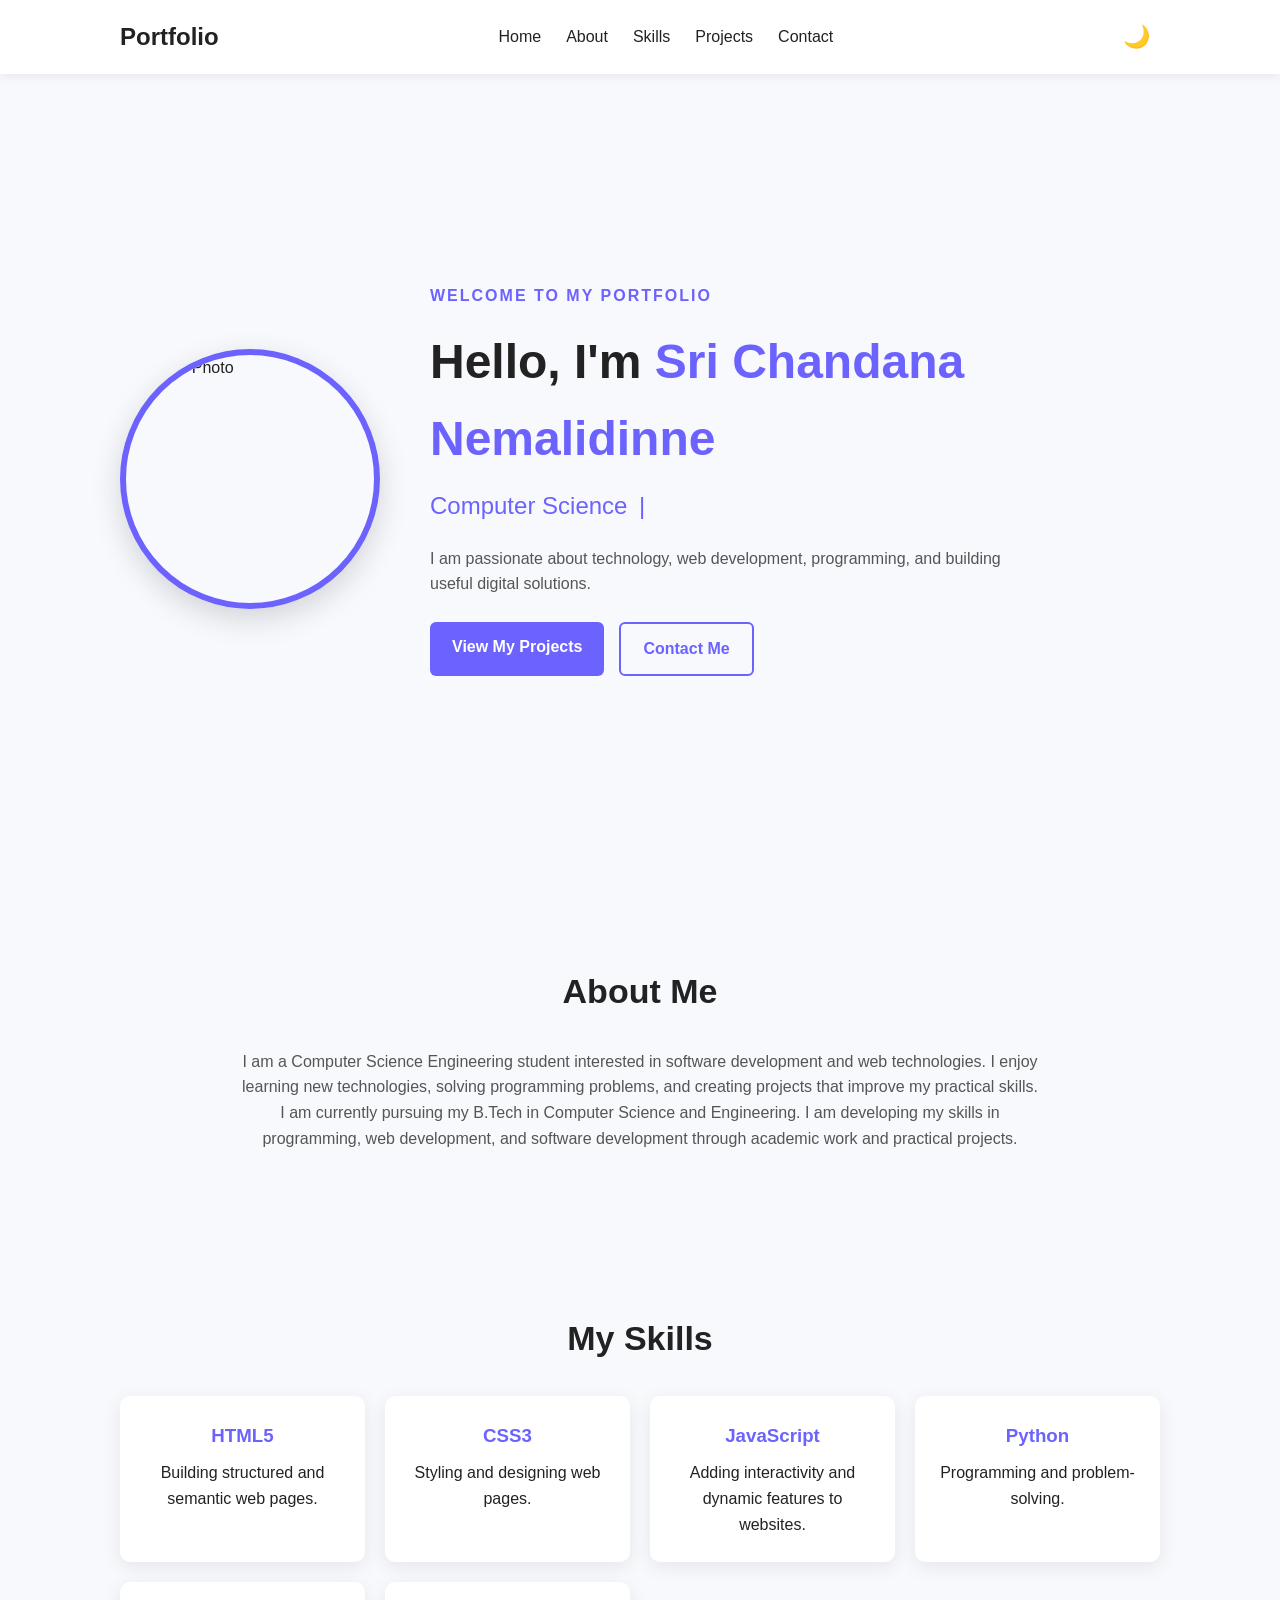
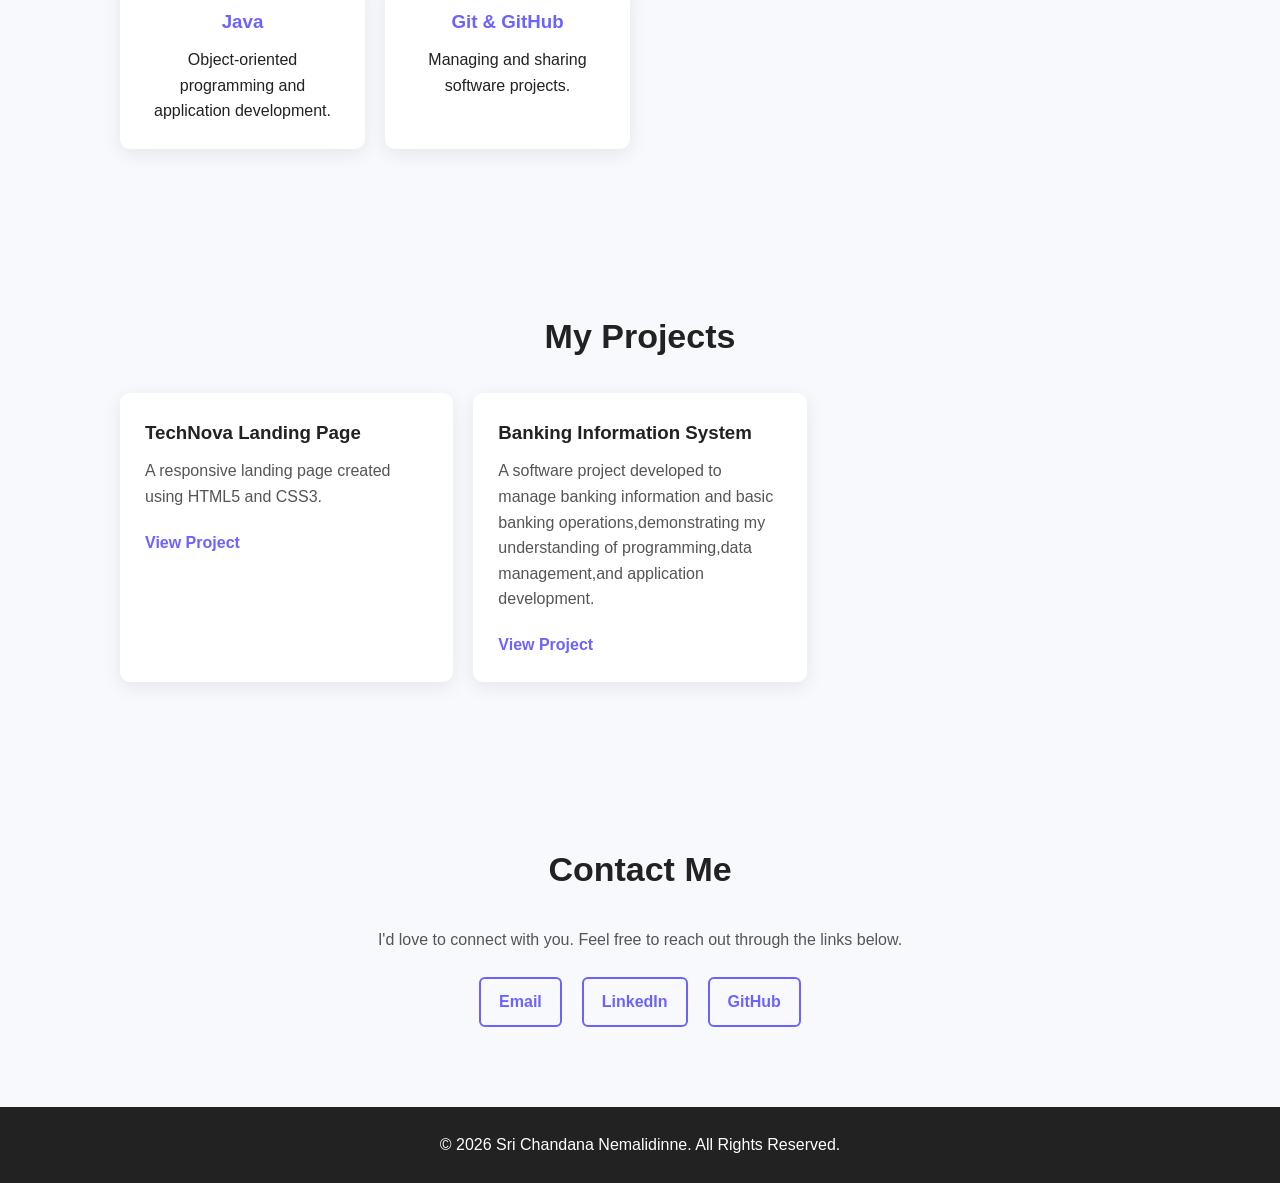
==== Web-Development-Level1-Task2-PersonalPortfolio/index.html @ 764bea2e "Add Personal Portfolio Task 2 files" ====
<!DOCTYPE html>
<html lang="en">
<head>
    <meta charset="UTF-8">
    <meta name="viewport" content="width=device-width, initial-scale=1.0">
    <title>Sri Chandana Nemalidinne | Portfolio</title>
    <link rel="stylesheet" href="style.css">
</head>

<body>

    <!-- Navigation -->
    <header>
        <nav class="navbar">
            <div class="logo">Portfolio</div>

            <ul class="nav-links">
                <li><a href="#home">Home</a></li>
                <li><a href="#about">About</a></li>
                <li><a href="#skills">Skills</a></li>
                <li><a href="#projects">Projects</a></li>
                <li><a href="#contact">Contact</a></li>
            </ul>
            <button id="theme-toggle" aria-label="Toggle dark mode">🌙</button>
        </nav>
    </header>

    <!-- Hero Section -->
    <section id="home" class="hero">
        <img src="assets/avatar.png" alt="Profile Photo">
        <div class="hero-content">
            <p class="welcome">WELCOME TO MY PORTFOLIO</p>

            <h1>Hello, I'm <span>Sri Chandana Nemalidinne</span></h1>

            <h2 class="typing-text">
                <span id="typing"></span>
            </h2>

            <p>
                I am passionate about technology, web development,
                programming, and building useful digital solutions.
            </p>

            <div class="hero-buttons">
                <a href="#projects" class="btn">View My Projects</a>
                <a href="#contact" class="btn secondary-btn">Contact Me</a>
            </div>
        </div>

        <div class="hero-avatar">
            <div class="avatar-placeholder">
            </div>
        </div>
    </section>

    <!-- About Section -->
    <section id="about" class="section">
        <h2>About Me</h2>

        <p>
            I am a Computer Science Engineering student interested in
            software development and web technologies. I enjoy learning
            new technologies, solving programming problems, and creating
            projects that improve my practical skills.
        </p>
        <p>
            I am currently pursuing my B.Tech in Computer Science and Engineering.
            I am developing my skills in programming, web development, and
            software development through academic work and practical projects.
        </p>
    </section>

    <!-- Skills Section -->
    <section id="skills" class="section">
        <h2>My Skills</h2>

        <div class="skills-container">
            <div class="skill-card">
                <h3>HTML5</h3>
                <p>Building structured and semantic web pages.</p>
            </div>

            <div class="skill-card">
                <h3>CSS3</h3>
                <P>Styling and designing web pages.</P>
                </div>
            <div class="skill-card">
                <h3>JavaScript</h3>
                <p>Adding interactivity and dynamic features to websites.</p>
            </div>

            <div class="skill-card">
                <h3>Python</h3>
                <p>Programming and problem-solving.</p>
            </div>
            <div class="skill-card">
                <h3>Java</h3>
                <p>Object-oriented programming and application development.</p>
            </div>

            <div class="skill-card">
                <h3>Git & GitHub</h3>
                <p>Managing and sharing software projects.</p>
            </div>
        </div>
    </section>

    <!-- Projects Section -->
    <section id="projects" class="section">
        <h2>My Projects</h2>

        <div class="projects-container">

            <div class="project-card">
                <h3>TechNova Landing Page</h3>
                <p>
                    A responsive landing page created using HTML5 and CSS3.
                </p>
                <a href="https://github.com/chandanaN18/OIBSIP" class="project-link">View Project</a>
            </div>
            <div class="project-card">
                <h3>Banking Information System</h3>
                <p>
                    A software project developed to manage banking information and basic banking operations,demonstrating my understanding of programming,data management,and application development.
                </p>
                <a href="https://github.com/chandanaN18/upskillcampus" class="project-link">View Project</a>
            </div>


            
        </div>
    </section>

    <!-- Contact Section -->
    <section id="contact" class="section contact-section">
        <h2>Contact Me</h2>

        <p>
            I'd love to connect with you. Feel free to reach out through
            the links below.
        </p>

        <div class="contact-links">
            <a href="mailto:srichandana045@gmail.com">Email</a>
            <a href="https://www.linkedin.com/in/sri-chandana-nemalidinne-390ba33a1/" target="_blank">LinkedIn</a>
            <a href="https://github.com/chandanaN18" target="_blank">GitHub</a>
        </div>
    </section>

    <!-- Footer -->
    <footer>
        <p>© 2026 Sri Chandana Nemalidinne. All Rights Reserved.</p>
    </footer>
    <button id="back-to-top" aria-label="Back to top">↑</button>
    <script src="script.js"></script>

</body>
</html>
---- Web-Development-Level1-Task2-PersonalPortfolio/style.css ----
/* ===== General Styles ===== */

* {
    margin: 0;
    padding: 0;
    box-sizing: border-box;
    scroll-behavior: smooth;
}

body {
    font-family: Arial, sans-serif;
    line-height: 1.6;
    background: #f8f9fc;
    color: #222;
}

a {
    text-decoration: none;
    color: inherit;
}

section {
    scroll-margin-top: 80px;
}


/* ===== Navigation ===== */

header {
    position: sticky;
    top: 0;
    z-index: 1000;
    background: #ffffff;
    box-shadow: 0 2px 10px rgba(0, 0, 0, 0.08);
}

.navbar {
    max-width: 1100px;
    margin: auto;
    padding: 18px 30px;
    display: flex;
    justify-content: space-between;
    align-items: center;
}

.logo {
    font-size: 24px;
    font-weight: bold;
}

.nav-links {
    list-style: none;
    display: flex;
    gap: 25px;
}

.nav-links a {
    font-weight: 500;
    transition: 0.3s;
}

.nav-links a:hover {
    color: #6c63ff;
}


/* ===== Hero Section ===== */

.hero {
    min-height: 90vh;
    max-width: 1100px;
    margin: auto;
    padding: 80px 30px;
    display: flex;
    align-items: center;
    justify-content: space-between;
    gap: 50px;
}

.hero > img {
    width: 260px;
    height: 260px;
    object-fit: cover;
    border-radius: 50%;
    border: 6px solid #6c63ff;
    box-shadow: 0 10px 30px rgba(0, 0, 0, 0.15);
}

.hero-content {
    flex: 1;
}

.welcome {
    color: #6c63ff;
    font-weight: bold;
    letter-spacing: 2px;
    margin-bottom: 15px;
}

.hero h1 {
    font-size: 48px;
    margin-bottom: 10px;
}

.hero h1 span {
    color: #6c63ff;
}

.hero h2 {
    font-size: 24px;
    margin-bottom: 20px;
    font-weight: 500;
}

.hero-content > p:not(.welcome) {
    max-width: 600px;
    margin-bottom: 25px;
    color: #555;
}

.hero-buttons {
    display: flex;
    gap: 15px;
    flex-wrap: wrap;
}

.btn {
    display: inline-block;
    padding: 12px 22px;
    border-radius: 6px;
    background: #6c63ff;
    color: white;
    font-weight: bold;
    transition: 0.3s;
}

.btn:hover {
    transform: translateY(-2px);
    opacity: 0.9;
}

.secondary-btn {
    background: transparent;
    color: #6c63ff;
    border: 2px solid #6c63ff;
}


/* ===== Common Section ===== */

.section {
    max-width: 1100px;
    margin: auto;
    padding: 80px 30px;
}

.section h2 {
    text-align: center;
    font-size: 34px;
    margin-bottom: 30px;
}

.section > p {
    max-width: 800px;
    margin: auto;
    text-align: center;
    color: #555;
}


/* ===== Skills ===== */

.skills-container {
    display: grid;
    grid-template-columns: repeat(4, 1fr);
    gap: 20px;
}

.skill-card {
    background: white;
    padding: 25px;
    text-align: center;
    border-radius: 10px;
    box-shadow: 0 5px 20px rgba(0, 0, 0, 0.08);
    transition: 0.3s;
}

.skill-card:hover {
    transform: translateY(-5px);
}

.skill-card h3 {
    margin-bottom: 10px;
    color: #6c63ff;
}


/* ===== Projects ===== */

.projects-container {
    display: grid;
    grid-template-columns: repeat(3, 1fr);
    gap: 20px;
}

.project-card {
    background: white;
    padding: 25px;
    border-radius: 10px;
    box-shadow: 0 5px 20px rgba(0, 0, 0, 0.08);
}

.project-card h3 {
    margin-bottom: 10px;
}

.project-card p {
    color: #555;
    margin-bottom: 20px;
}

.project-link {
    color: #6c63ff;
    font-weight: bold;
}


/* ===== Contact ===== */

.contact-section {
    text-align: center;
}

.contact-links {
    margin-top: 25px;
    display: flex;
    justify-content: center;
    gap: 20px;
    flex-wrap: wrap;
}

.contact-links a {
    padding: 10px 18px;
    border: 2px solid #6c63ff;
    border-radius: 6px;
    color: #6c63ff;
    font-weight: bold;
    transition: 0.3s;
}

.contact-links a:hover {
    background: #6c63ff;
    color: white;
}


/* ===== Footer ===== */

footer {
    text-align: center;
    padding: 25px;
    background: #222;
    color: white;
}


/* ===== Responsive Design ===== */

@media (max-width: 800px) {

    .navbar {
        flex-direction: column;
        gap: 15px;
    }

    .nav-links {
        gap: 15px;
        flex-wrap: wrap;
        justify-content: center;
    }
    #theme-toggle {
    margin-top: 5px;
}

    .hero {
        flex-direction: column-reverse;
        text-align: center;
        padding-top: 60px;
    }

    .hero-buttons {
        justify-content: center;
    }

    .hero h1 {
        font-size: 38px;
    }

    .skills-container {
        grid-template-columns: repeat(2, 1fr);
    }

    .projects-container {
        grid-template-columns: 1fr;
    }
}


@media (max-width: 500px) {

    .hero > img {
        width: 200px;
        height: 200px;
    }

    .hero h1 {
        font-size: 32px;
    }

    .hero h2 {
        font-size: 20px;
    }

    .skills-container {
        grid-template-columns: 1fr;
    }
    #back-to-top {
    right: 15px;
    bottom: 15px;
    width: 40px;
    height: 40px;
    font-size: 20px;
}
}
/* ===== Portfolio Animations ===== */

/* Fade-in animation */
@keyframes fadeIn {
    from {
        opacity: 0;
        transform: translateY(30px);
    }

    to {
        opacity: 1;
        transform: translateY(0);
    }
}

/* Hero animation */
.hero-content {
    animation: fadeIn 1s ease forwards;
}

.hero > img {
    animation: fadeIn 1s ease 0.2s forwards;
    opacity: 0;
}

/* Welcome text animation */
.welcome {
    animation: fadeIn 0.8s ease forwards;
}

/* Button hover animation */
.btn {
    transition: transform 0.3s ease, box-shadow 0.3s ease;
}

.btn:hover {
    transform: translateY(-4px);
    box-shadow: 0 8px 20px rgba(108, 99, 255, 0.25);
}

/* Navigation hover animation */
.nav-links a {
    position: relative;
}

.nav-links a::after {
    content: "";
    position: absolute;
    width: 0;
    height: 2px;
    left: 50%;
    bottom: -6px;
    background: #6c63ff;
    transition: all 0.3s ease;
    transform: translateX(-50%);
}

.nav-links a:hover::after {
    width: 100%;
}

/* Skill card animation */
.skill-card {
    transition: transform 0.3s ease, box-shadow 0.3s ease;
}

.skill-card:hover {
    transform: translateY(-8px);
    box-shadow: 0 12px 30px rgba(0, 0, 0, 0.12);
}

/* Project card animation */
.project-card {
    transition: transform 0.3s ease, box-shadow 0.3s ease;
}

.project-card:hover {
    transform: translateY(-8px);
    box-shadow: 0 12px 30px rgba(0, 0, 0, 0.12);
}

/* Project link animation */
.project-link {
    transition: 0.3s ease;
}

.project-link:hover {
    letter-spacing: 0.5px;
}

/* Contact button animation */
.contact-links a {
    transition: transform 0.3s ease, background 0.3s ease, color 0.3s ease;
}

.contact-links a:hover {
    transform: translateY(-4px);
}

/* Profile image hover animation */
.hero > img {
    transition: transform 0.4s ease, box-shadow 0.4s ease;
}

.hero > img:hover {
    transform: scale(1.05);
    box-shadow: 0 15px 35px rgba(108, 99, 255, 0.25);
}

/* Section heading animation */
.section h2 {
    transition: transform 0.3s ease;
}

.section h2:hover {
    transform: translateY(-3px);
}

/* Footer animation */
footer {
    transition: 0.3s ease;
}

footer:hover {
    letter-spacing: 0.3px;
}
/* ===== Scroll Reveal Animation ===== */

.section {
    opacity: 0;
    transform: translateY(40px);
    transition: opacity 0.8s ease, transform 0.8s ease;
}

.section.show {
    opacity: 1;
    transform: translateY(0);
}
/* ===== Typing Animation ===== */

.typing-text {
    min-height: 38px;
    color: #333;
}

#typing {
    color: #6c63ff;
}

#typing::after {
    content: "|";
    margin-left: 5px;
    animation: blink 0.7s infinite;
}

@keyframes blink {
    0%, 50% {
        opacity: 1;
    }

    51%, 100% {
        opacity: 0;
    }
}
/* ===== Dark Mode ===== */

#theme-toggle {
    border: none;
    background: transparent;
    font-size: 22px;
    cursor: pointer;
    padding: 6px 10px;
    border-radius: 50%;
    transition: transform 0.3s ease, background 0.3s ease;
}

#theme-toggle:hover {
    transform: rotate(20deg) scale(1.1);
    background: rgba(108, 99, 255, 0.1);
}

/* Dark theme */

body.dark-mode {
    background: #121212;
    color: #f5f5f5;
}

body.dark-mode header {
    background: #1b1b1b;
}

body.dark-mode .nav-links a {
    color: #f5f5f5;
}

body.dark-mode .nav-links a:hover {
    color: #8b84ff;
}

body.dark-mode .hero-content > p:not(.welcome) {
    color: #cccccc;
}

body.dark-mode .section > p {
    color: #cccccc;
}

body.dark-mode .skill-card,
body.dark-mode .project-card {
    background: #1e1e1e;
    color: #f5f5f5;
}

body.dark-mode .skill-card p,
body.dark-mode .project-card p {
    color: #cccccc;
}

body.dark-mode .typing-text {
    color: #f5f5f5;
}

body.dark-mode .secondary-btn {
    color: #8b84ff;
    border-color: #8b84ff;
}

body.dark-mode .contact-links a {
    color: #8b84ff;
    border-color: #8b84ff;
}

body.dark-mode footer {
    background: #080808;
}
/* ===== Back to Top Button ===== */

#back-to-top {
    position: fixed;
    right: 25px;
    bottom: 25px;
    width: 45px;
    height: 45px;
    border: none;
    border-radius: 50%;
    background: #6c63ff;
    color: white;
    font-size: 24px;
    font-weight: bold;
    cursor: pointer;

    opacity: 0;
    visibility: hidden;
    transform: translateY(20px);

    transition: opacity 0.3s ease,
                visibility 0.3s ease,
                transform 0.3s ease;
}

#back-to-top.show {
    opacity: 1;
    visibility: visible;
    transform: translateY(0);
}

#back-to-top:hover {
    transform: translateY(-5px);
    box-shadow: 0 8px 20px rgba(108, 99, 255, 0.3);
}
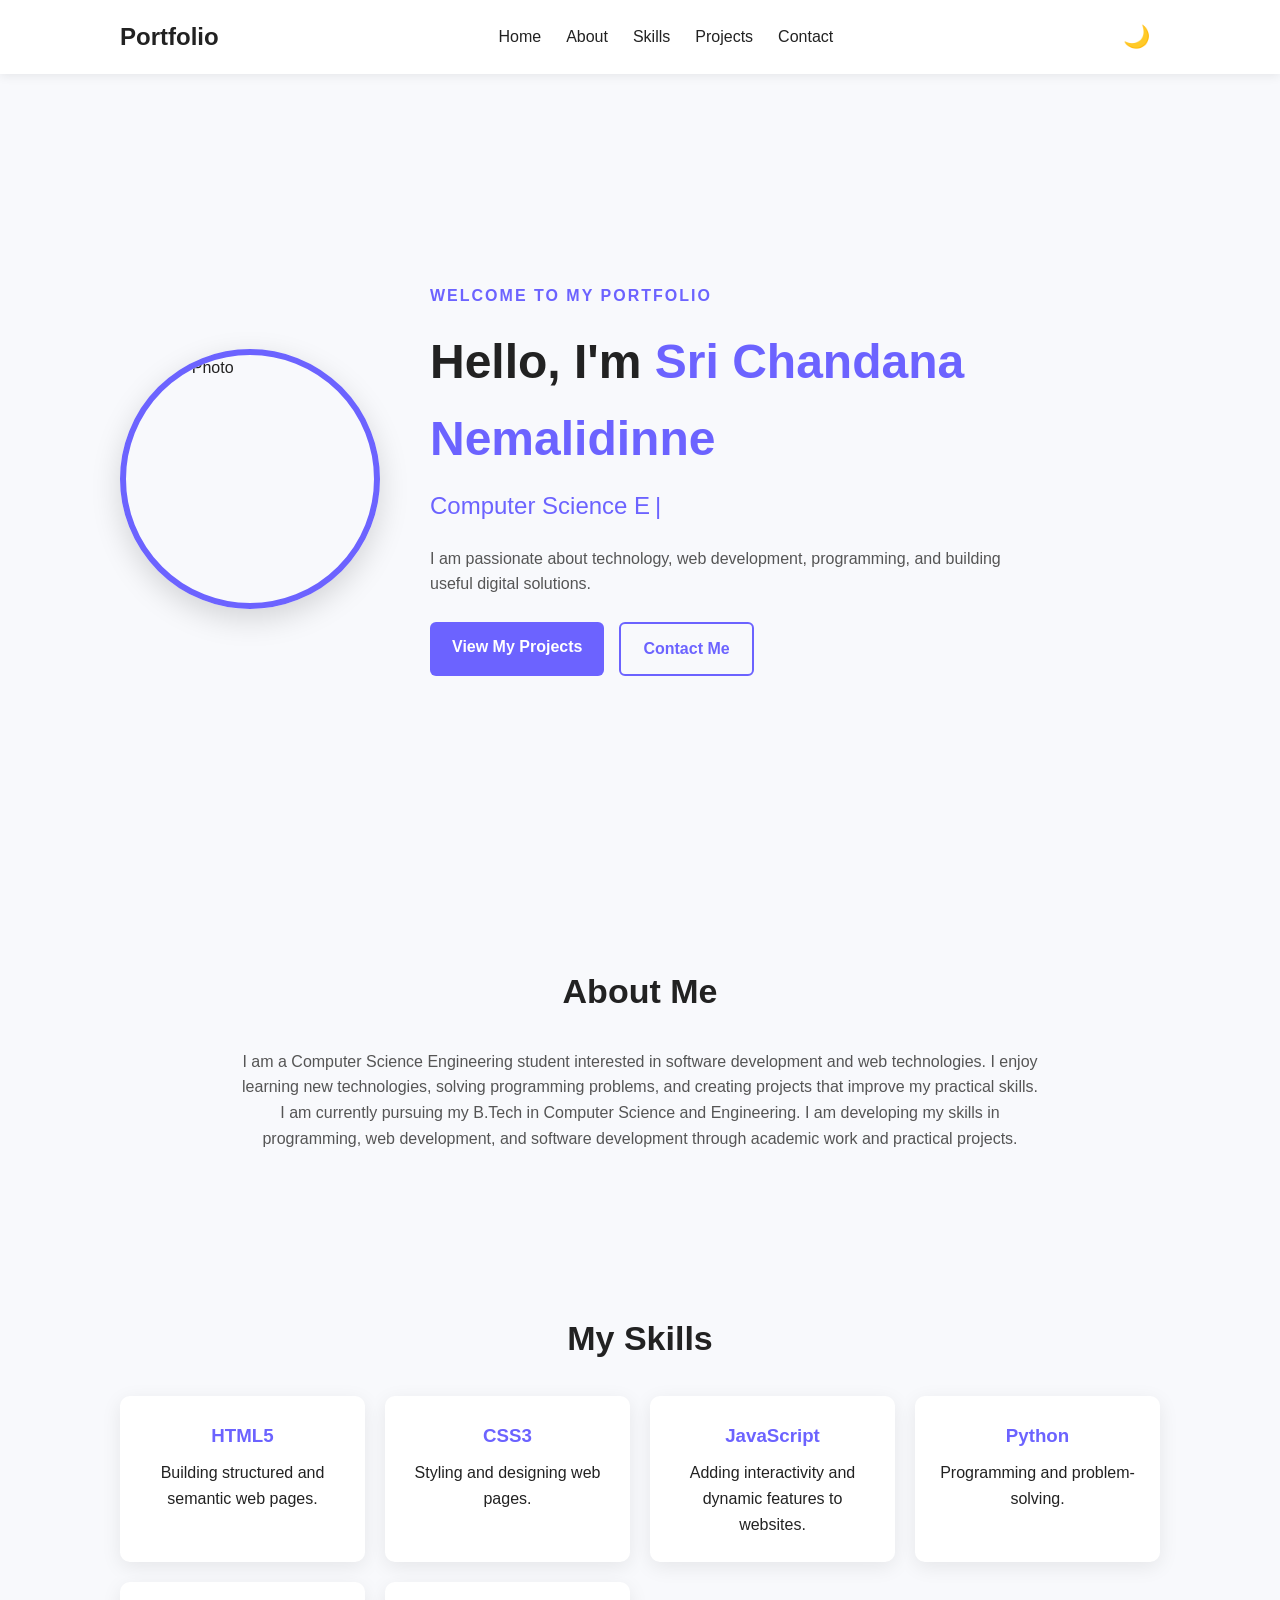
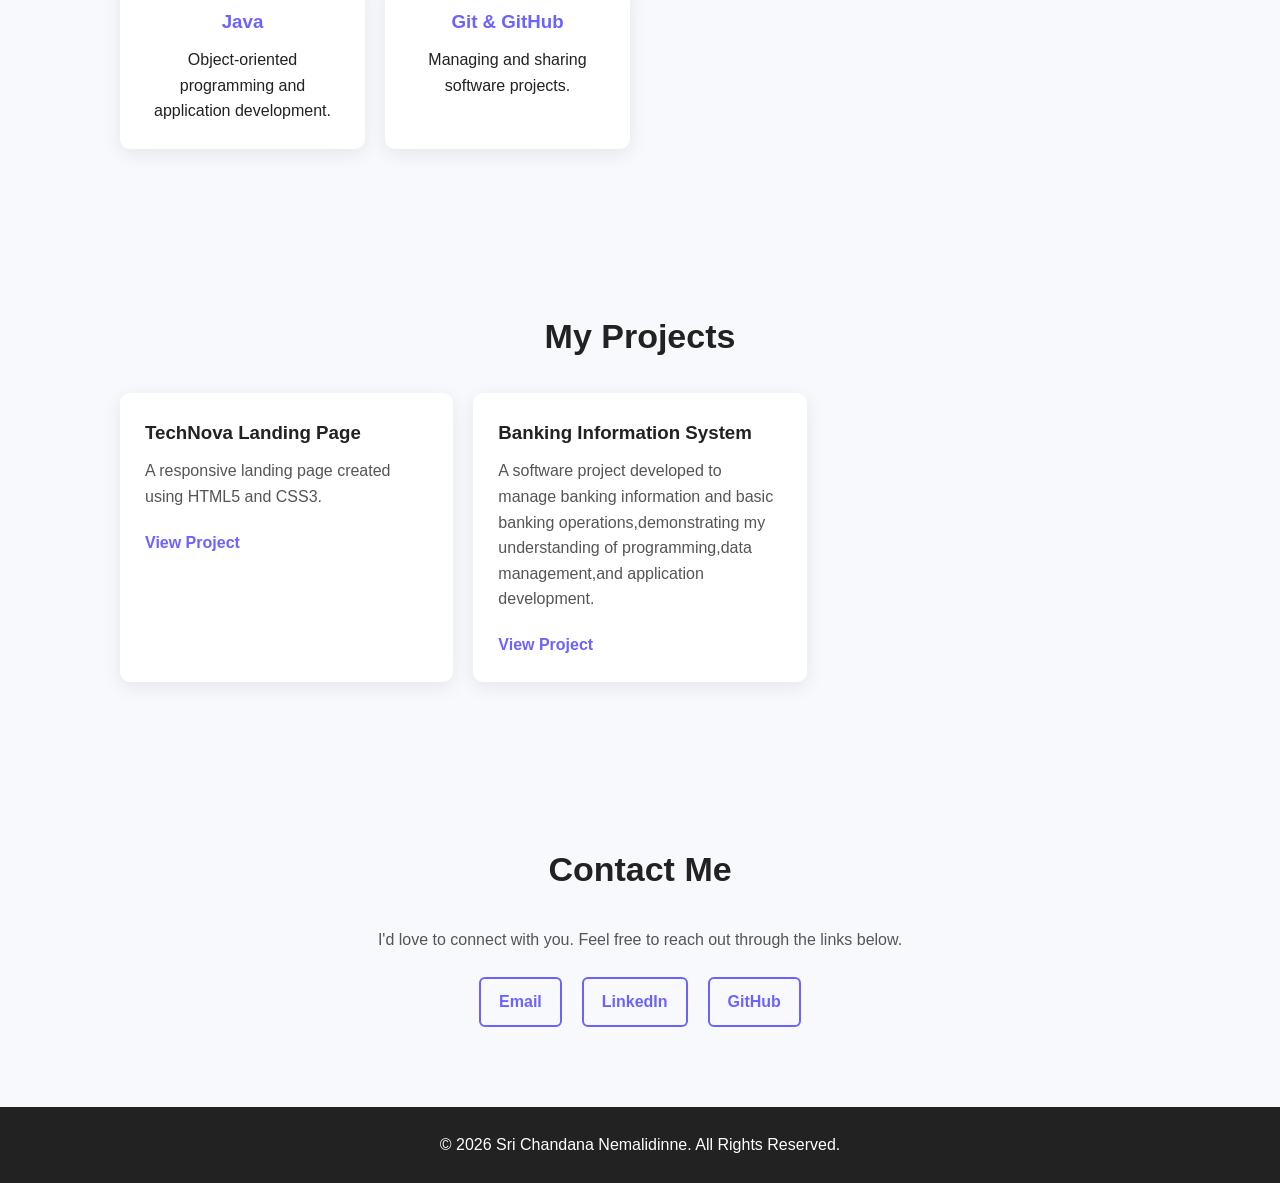
==== commit 18352fc0: "Add Personal Portfolio Task2 Updated image source for profile photo and corrected HTML entities in t" ====
--- a/Web-Development-Level1-Task2-PersonalPortfolio/index.html
+++ b/Web-Development-Level1-Task2-PersonalPortfolio/index.html
@@ -27,7 +27,7 @@
 
     <!-- Hero Section -->
     <section id="home" class="hero">
-        <img src="assets/avatar.png" alt="Profile Photo">
+        <img src="images/profile.png" alt="Profile Photo">
         <div class="hero-content">
             <p class="welcome">WELCOME TO MY PORTFOLIO</p>
 
@@ -156,4 +156,4 @@
     <script src="script.js"></script>
 
 </body>
-</html>+</html>
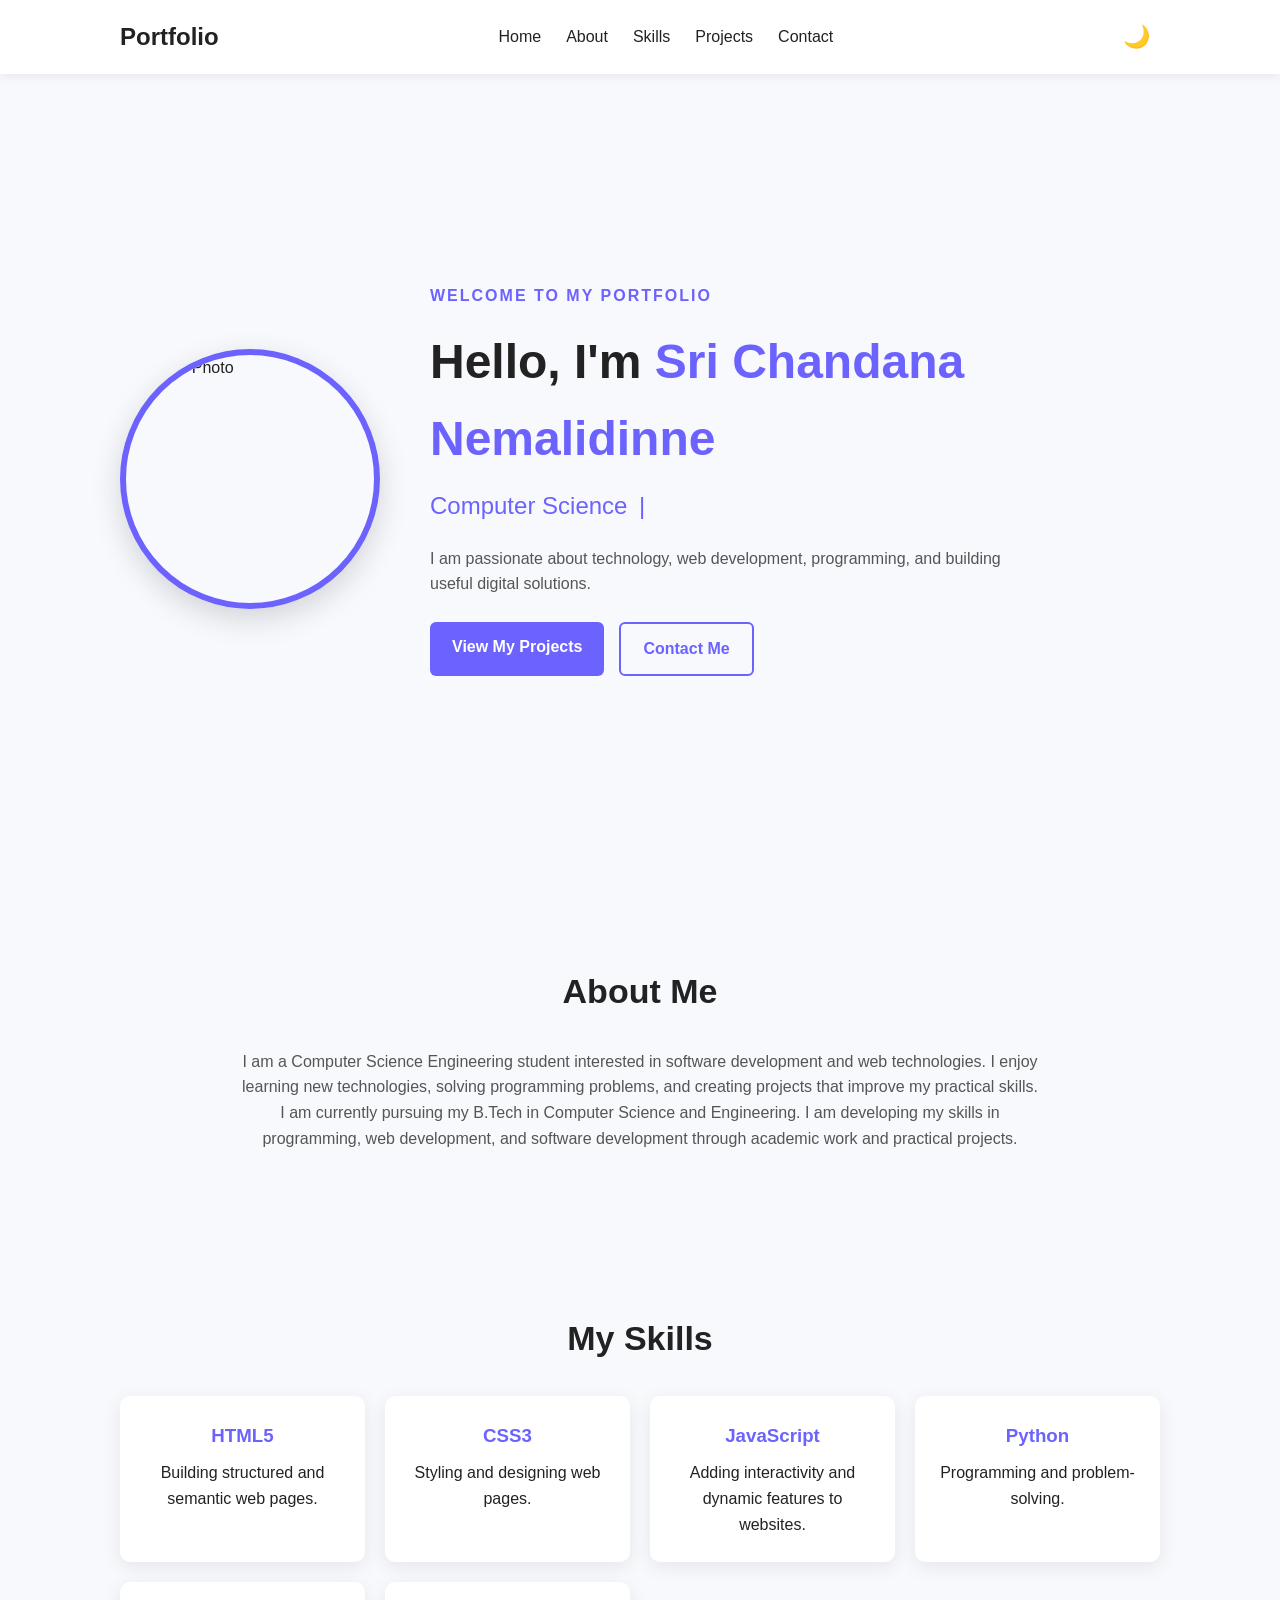
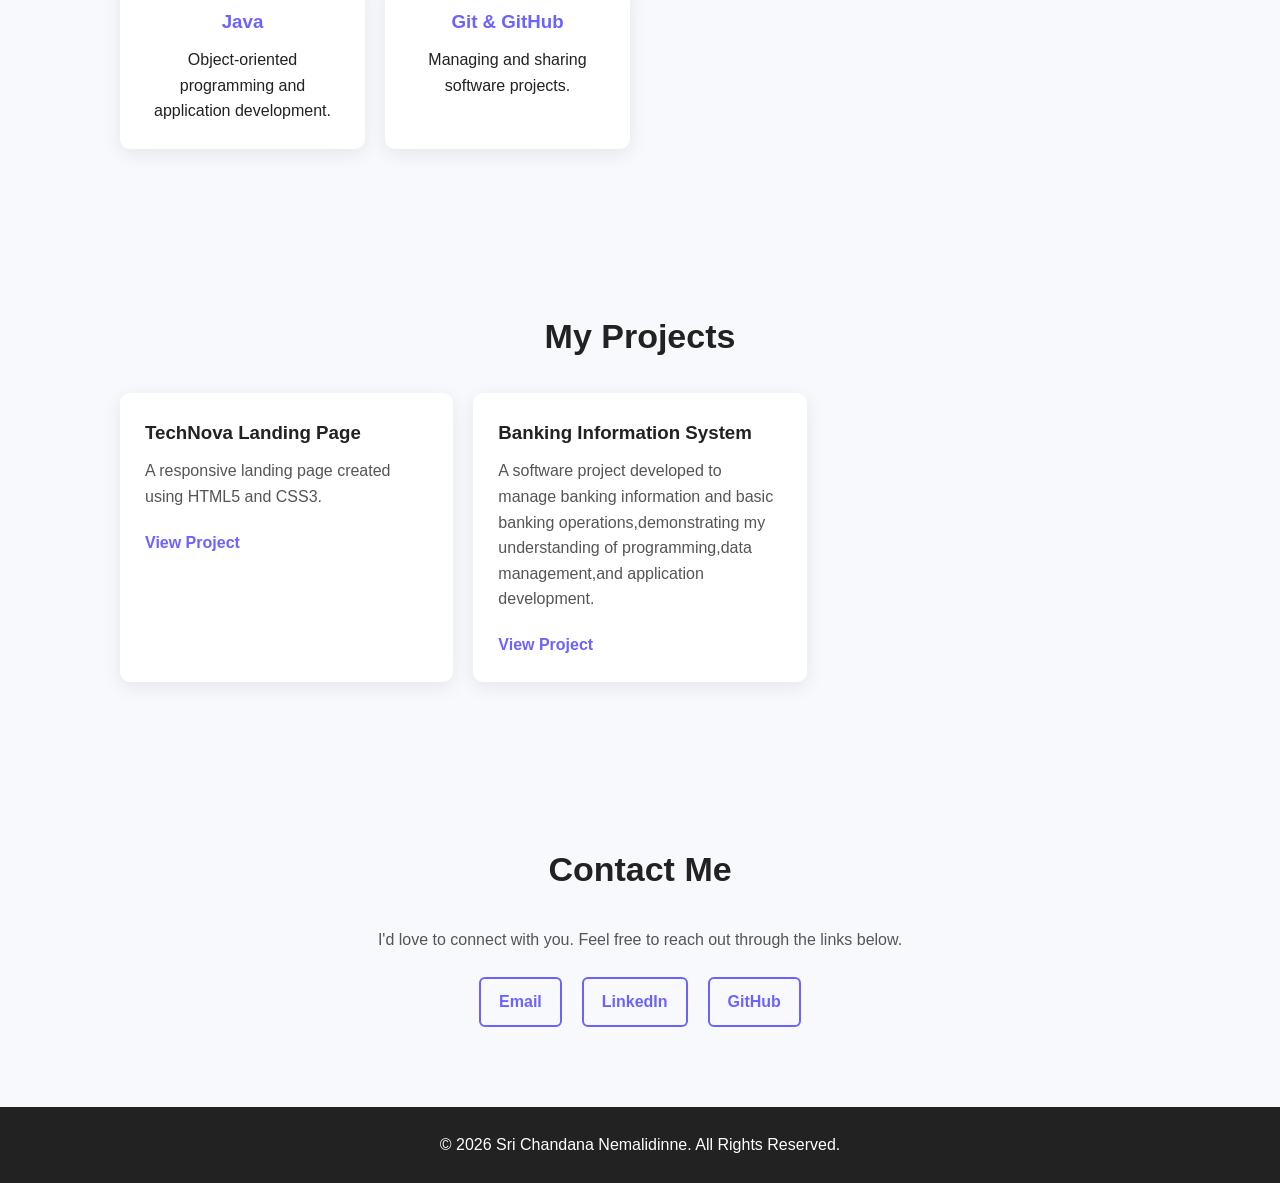
==== commit e5487d6a: "Add Personal Portfolio Task2 file" ====
--- a/Web-Development-Level1-Task2-PersonalPortfolio/index.html
+++ b/Web-Development-Level1-Task2-PersonalPortfolio/index.html
@@ -27,7 +27,7 @@
 
     <!-- Hero Section -->
     <section id="home" class="hero">
-        <img src="images/profile.png" alt="Profile Photo">
+        <img src="assets/avatar.png" alt="Profile Photo">
         <div class="hero-content">
             <p class="welcome">WELCOME TO MY PORTFOLIO</p>
 
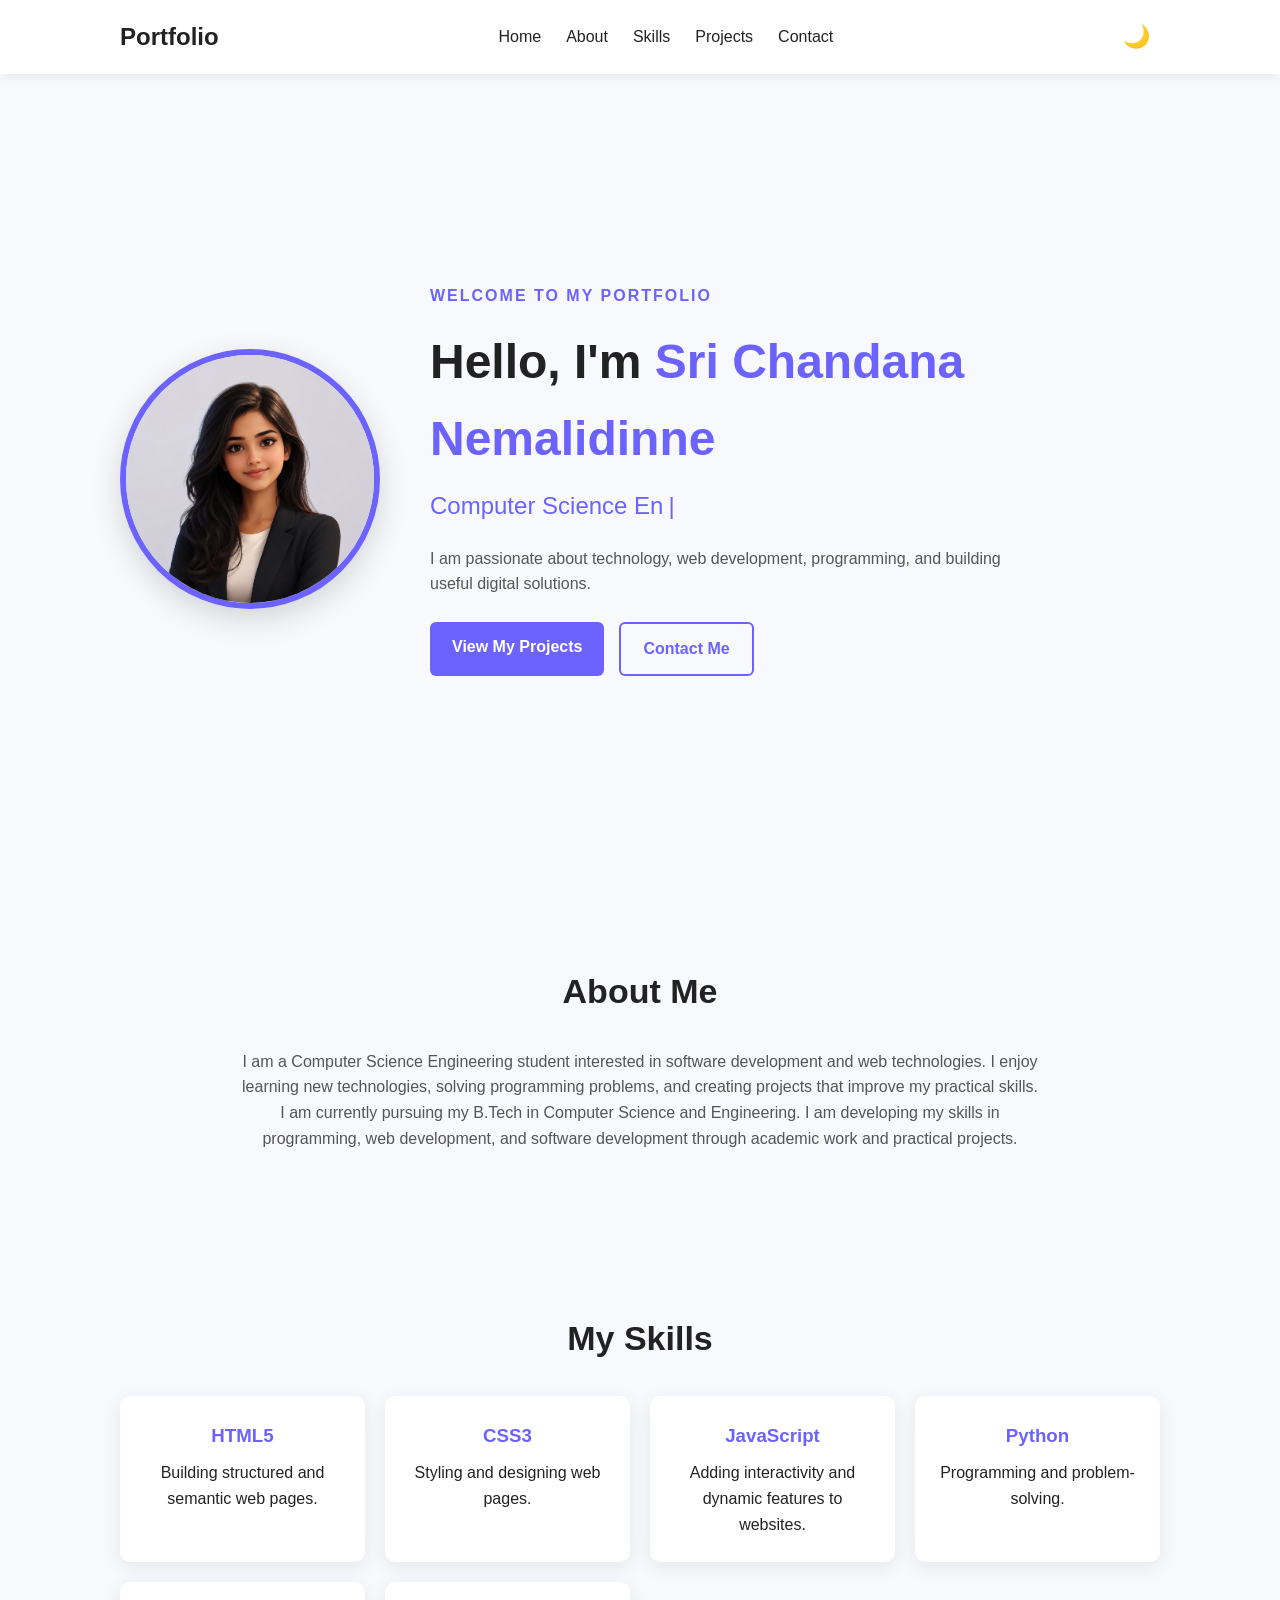
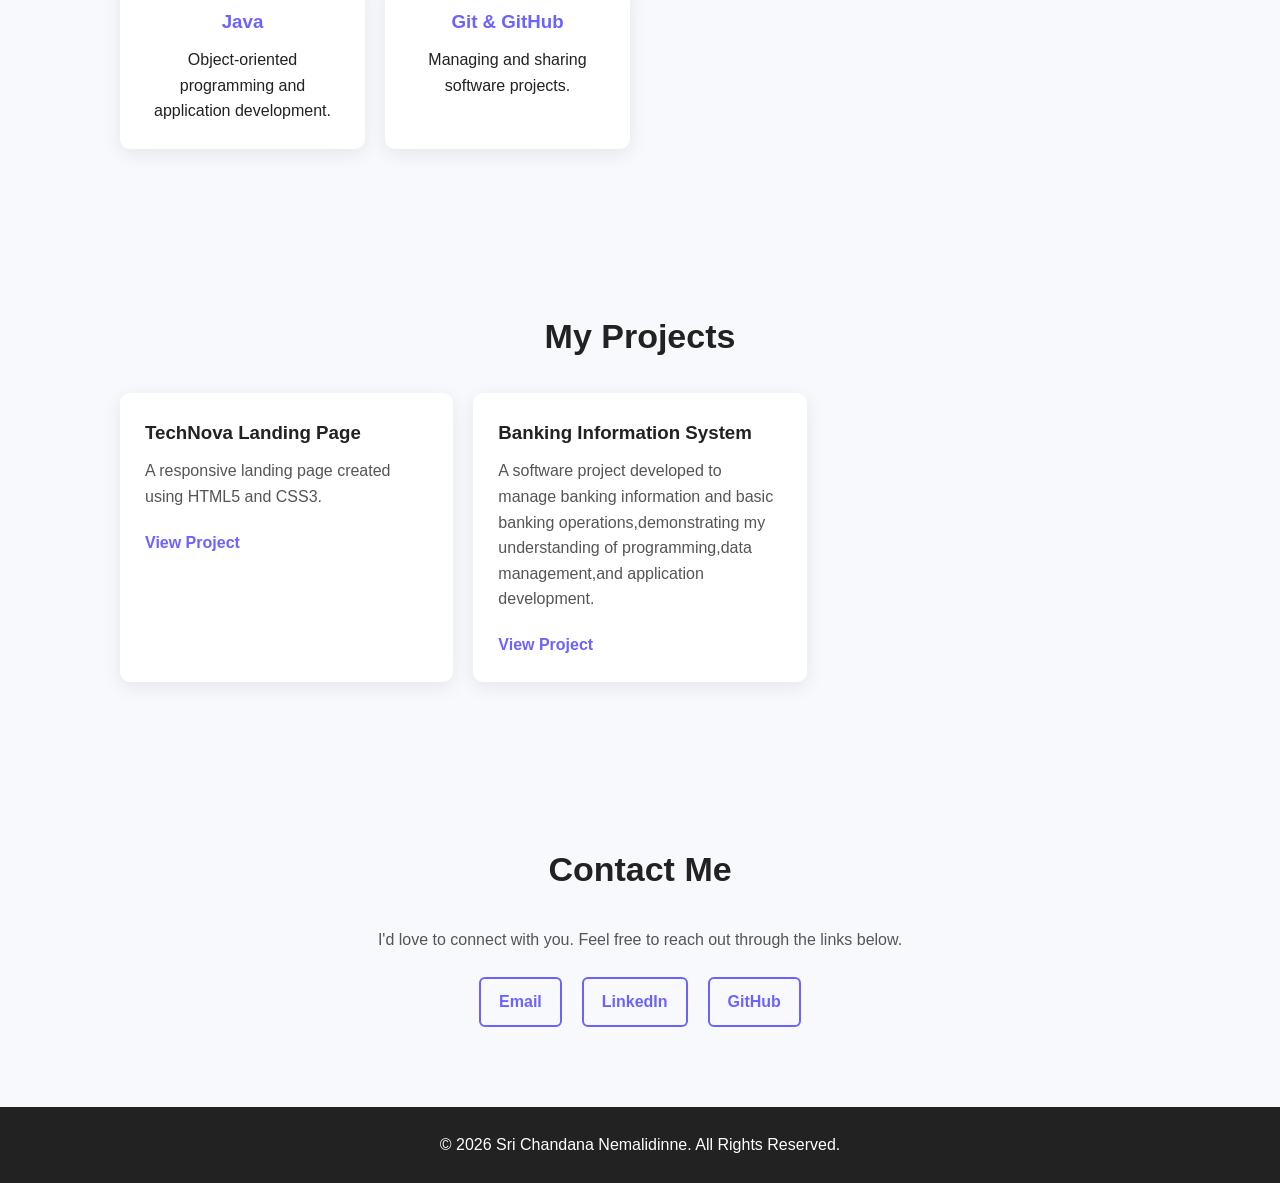
==== commit c17db813: "Add Personal Portfolio Task2 file" ====
--- a/Web-Development-Level1-Task2-PersonalPortfolio/index.html
+++ b/Web-Development-Level1-Task2-PersonalPortfolio/index.html
@@ -27,7 +27,7 @@
 
     <!-- Hero Section -->
     <section id="home" class="hero">
-        <img src="assets/avatar.png" alt="Profile Photo">
+        <img src="avatar.png" alt="Profile Photo">
         <div class="hero-content">
             <p class="welcome">WELCOME TO MY PORTFOLIO</p>
 
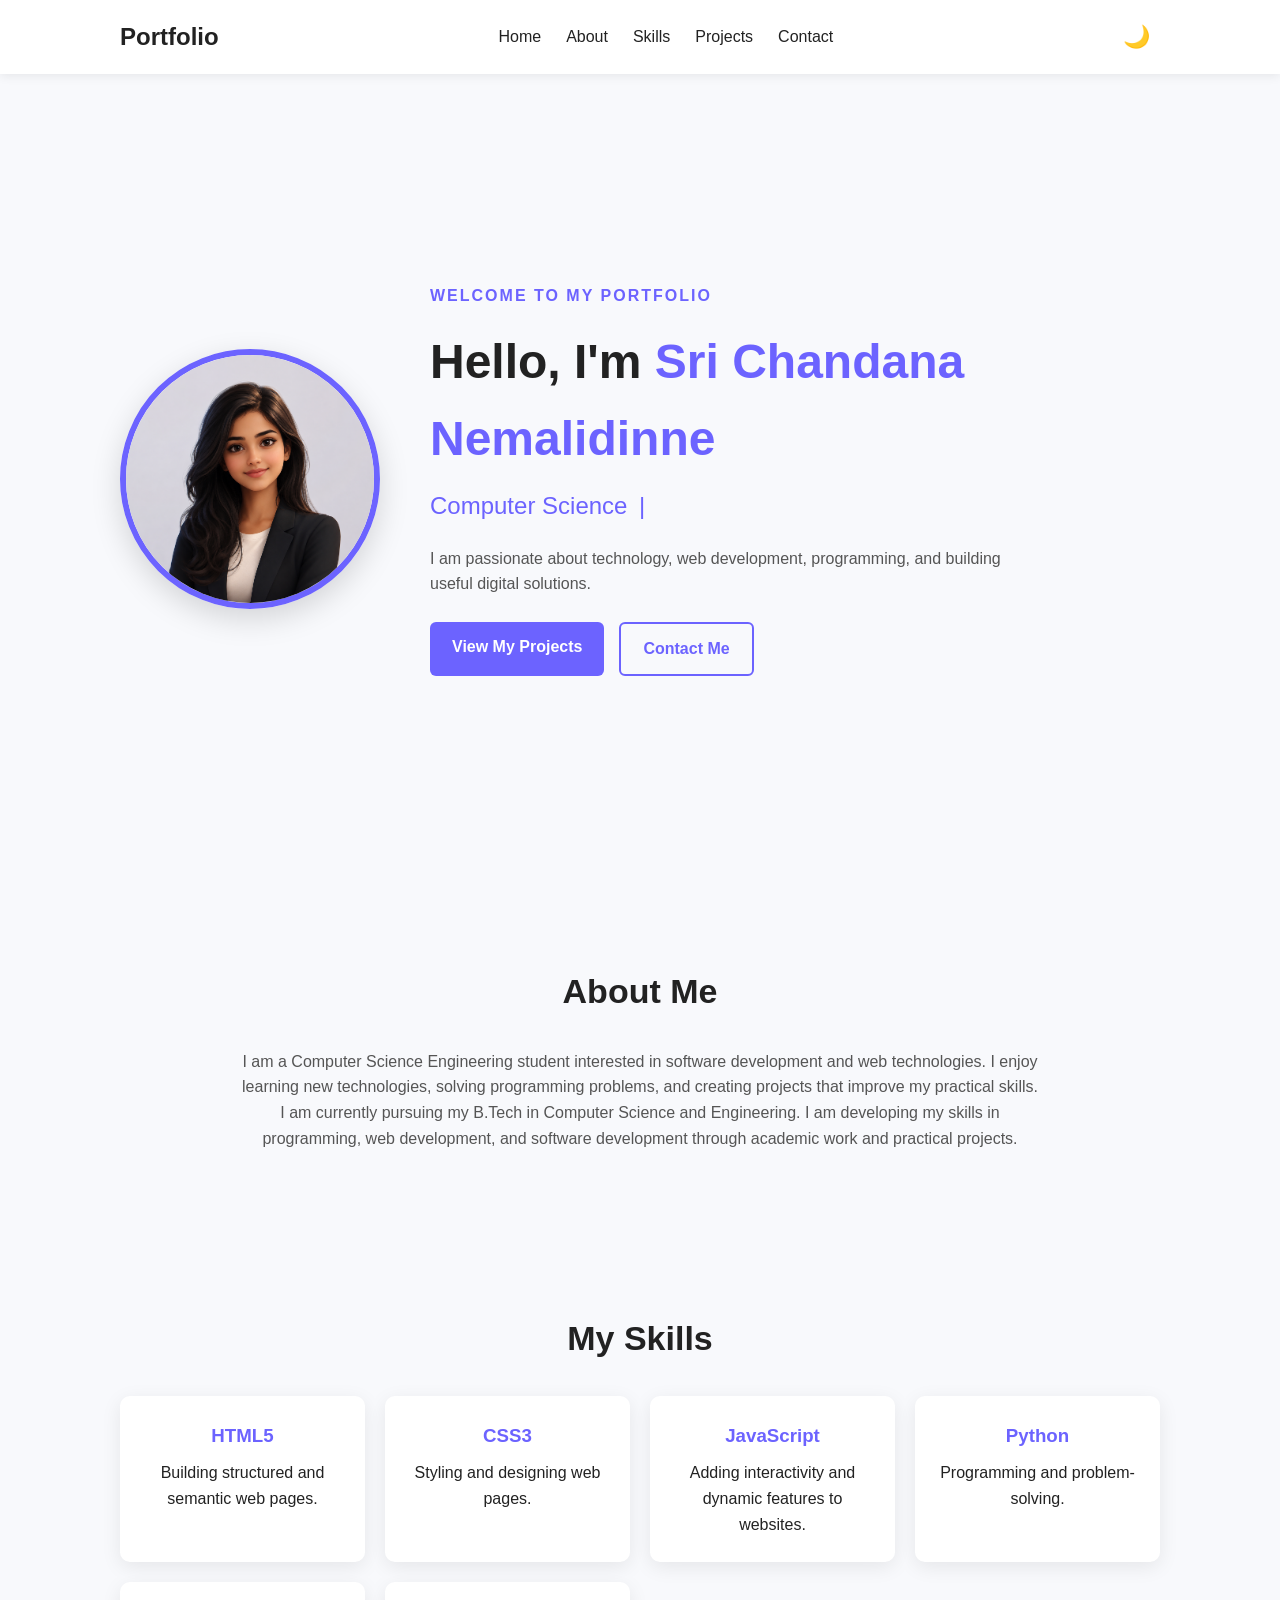
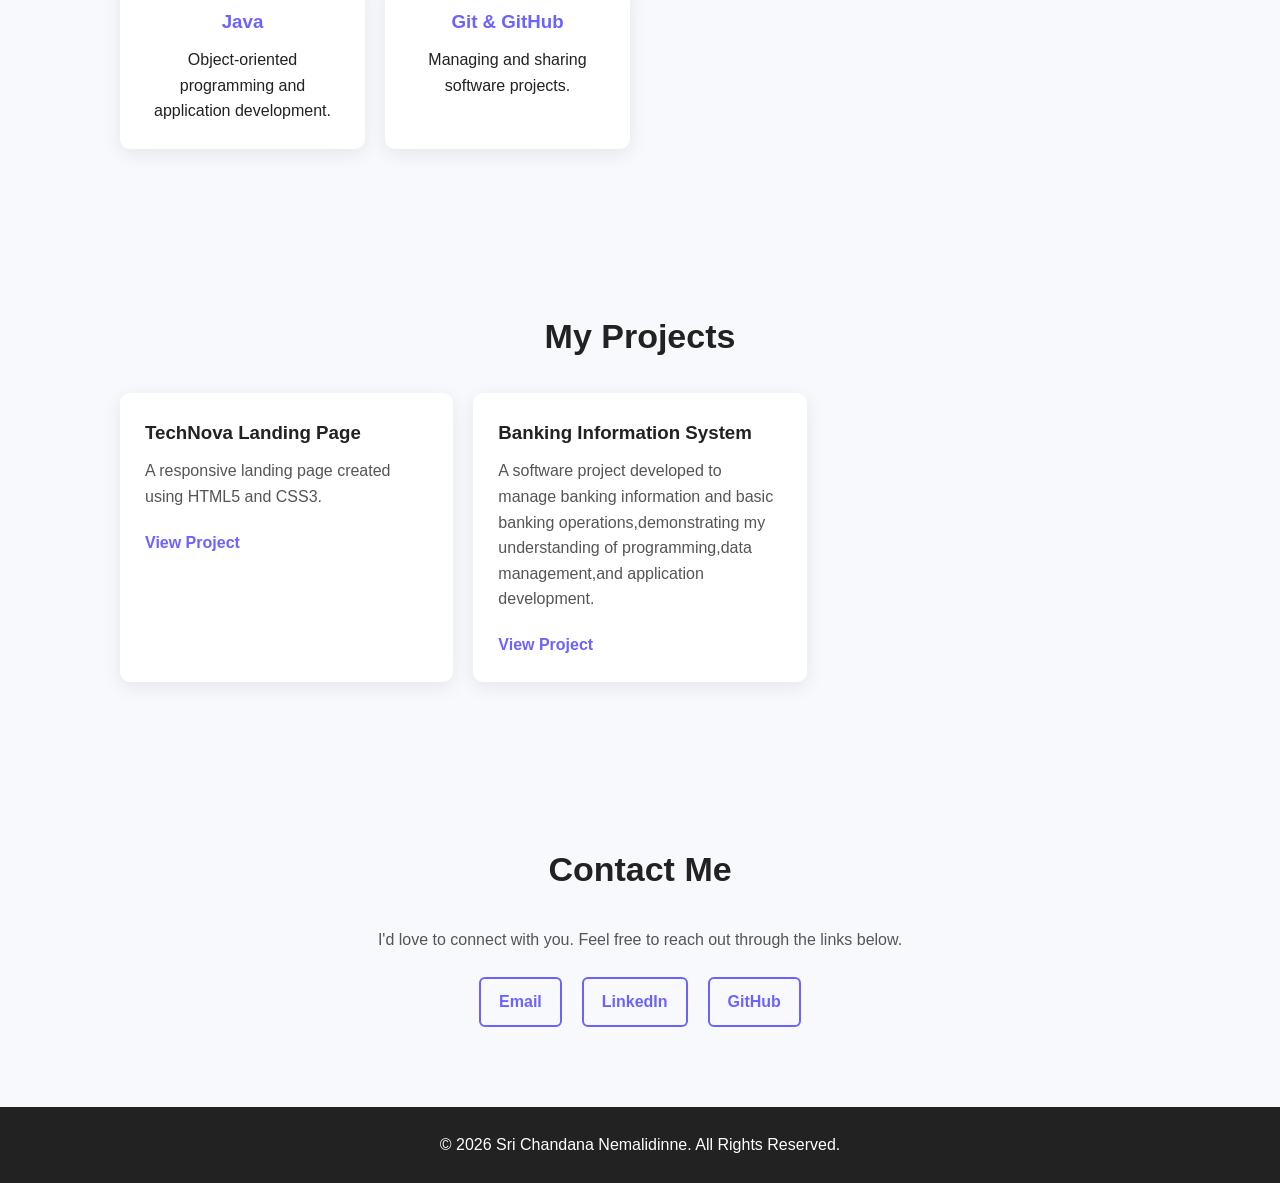
==== commit 35ce079a: "Add Personal Portfolio Task2" ====
--- a/Web-Development-Level1-Task2-PersonalPortfolio/index.html
+++ b/Web-Development-Level1-Task2-PersonalPortfolio/index.html
@@ -27,7 +27,7 @@
 
     <!-- Hero Section -->
     <section id="home" class="hero">
-        <img src="avatar.png" alt="Profile Photo">
+        <img src="./avatar.png" alt="Profile Photo">
         <div class="hero-content">
             <p class="welcome">WELCOME TO MY PORTFOLIO</p>
 
@@ -47,11 +47,7 @@
                 <a href="#contact" class="btn secondary-btn">Contact Me</a>
             </div>
         </div>
-
-        <div class="hero-avatar">
-            <div class="avatar-placeholder">
-            </div>
-        </div>
+        
     </section>
 
     <!-- About Section -->
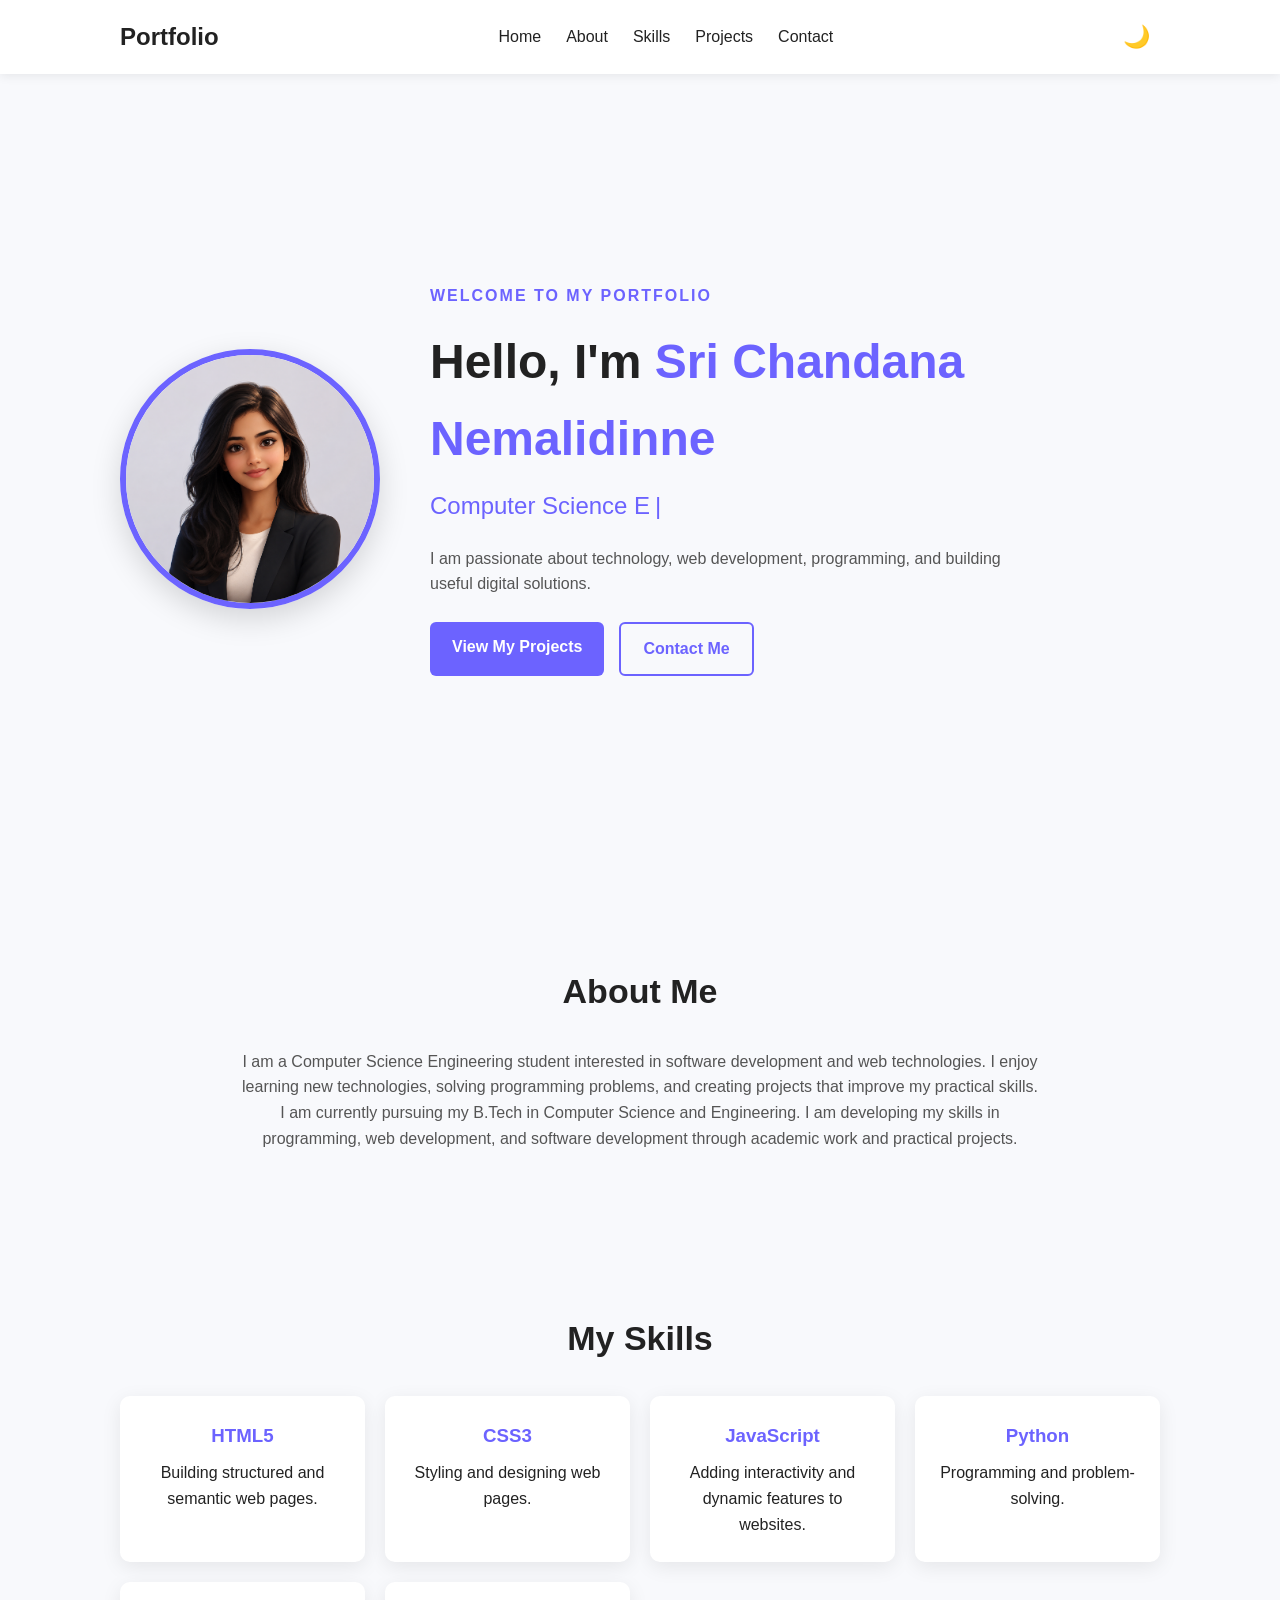
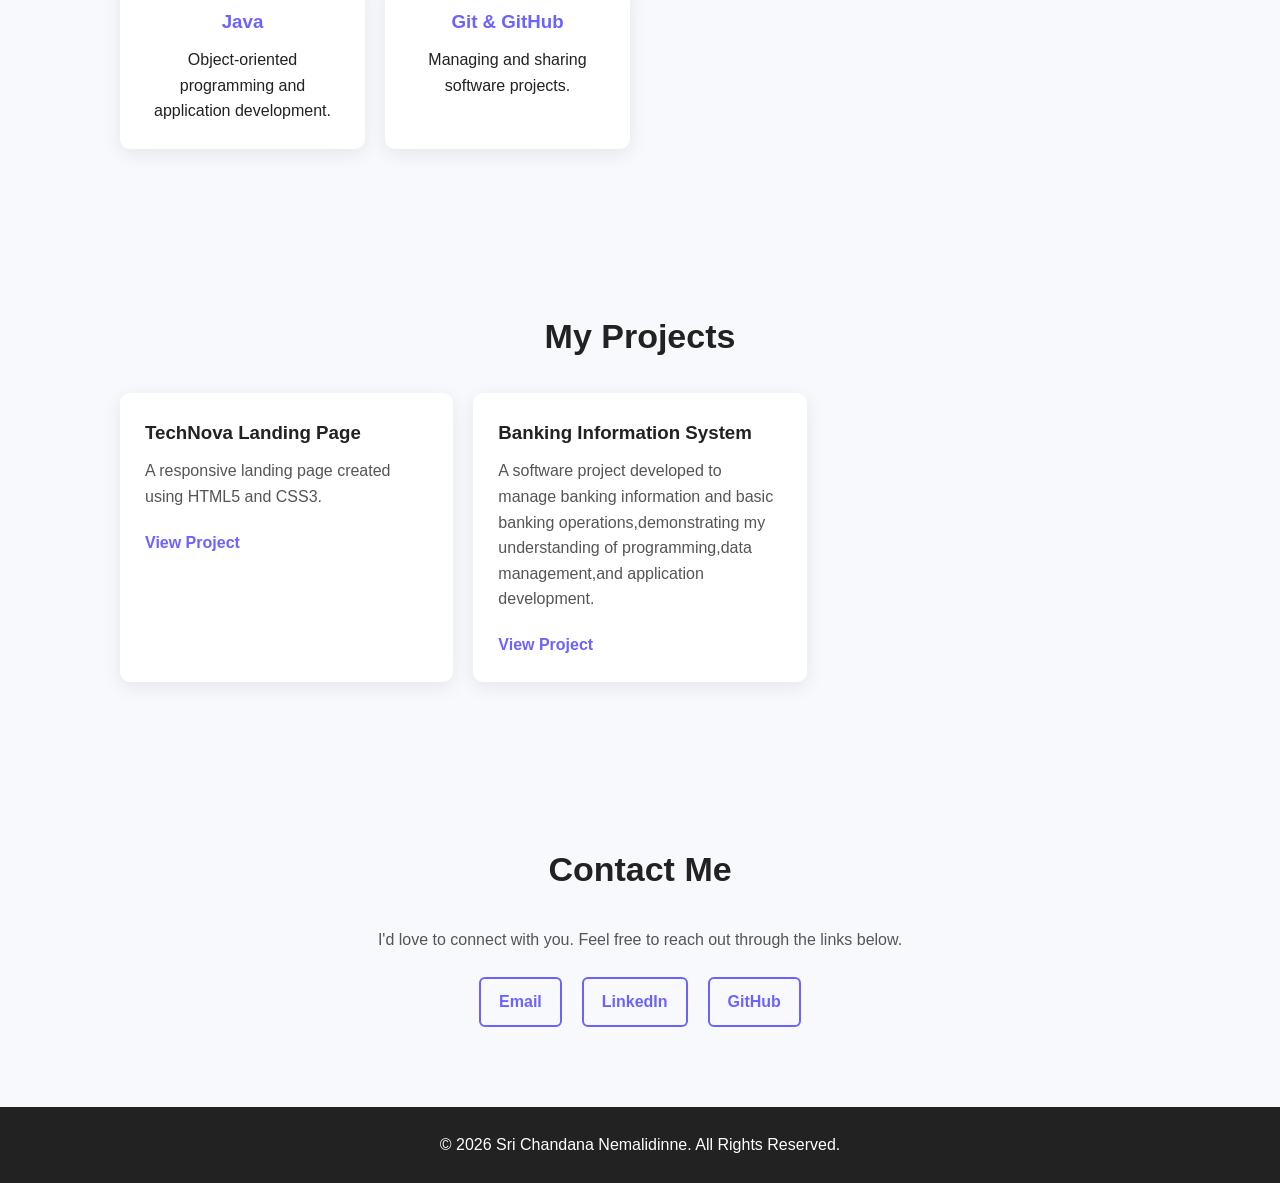
==== commit fb7effbb: "Add Personal Portfolio Task2 file" ====
--- a/Web-Development-Level1-Task2-PersonalPortfolio/index.html
+++ b/Web-Development-Level1-Task2-PersonalPortfolio/index.html
@@ -47,7 +47,7 @@
                 <a href="#contact" class="btn secondary-btn">Contact Me</a>
             </div>
         </div>
-        
+
     </section>
 
     <!-- About Section -->
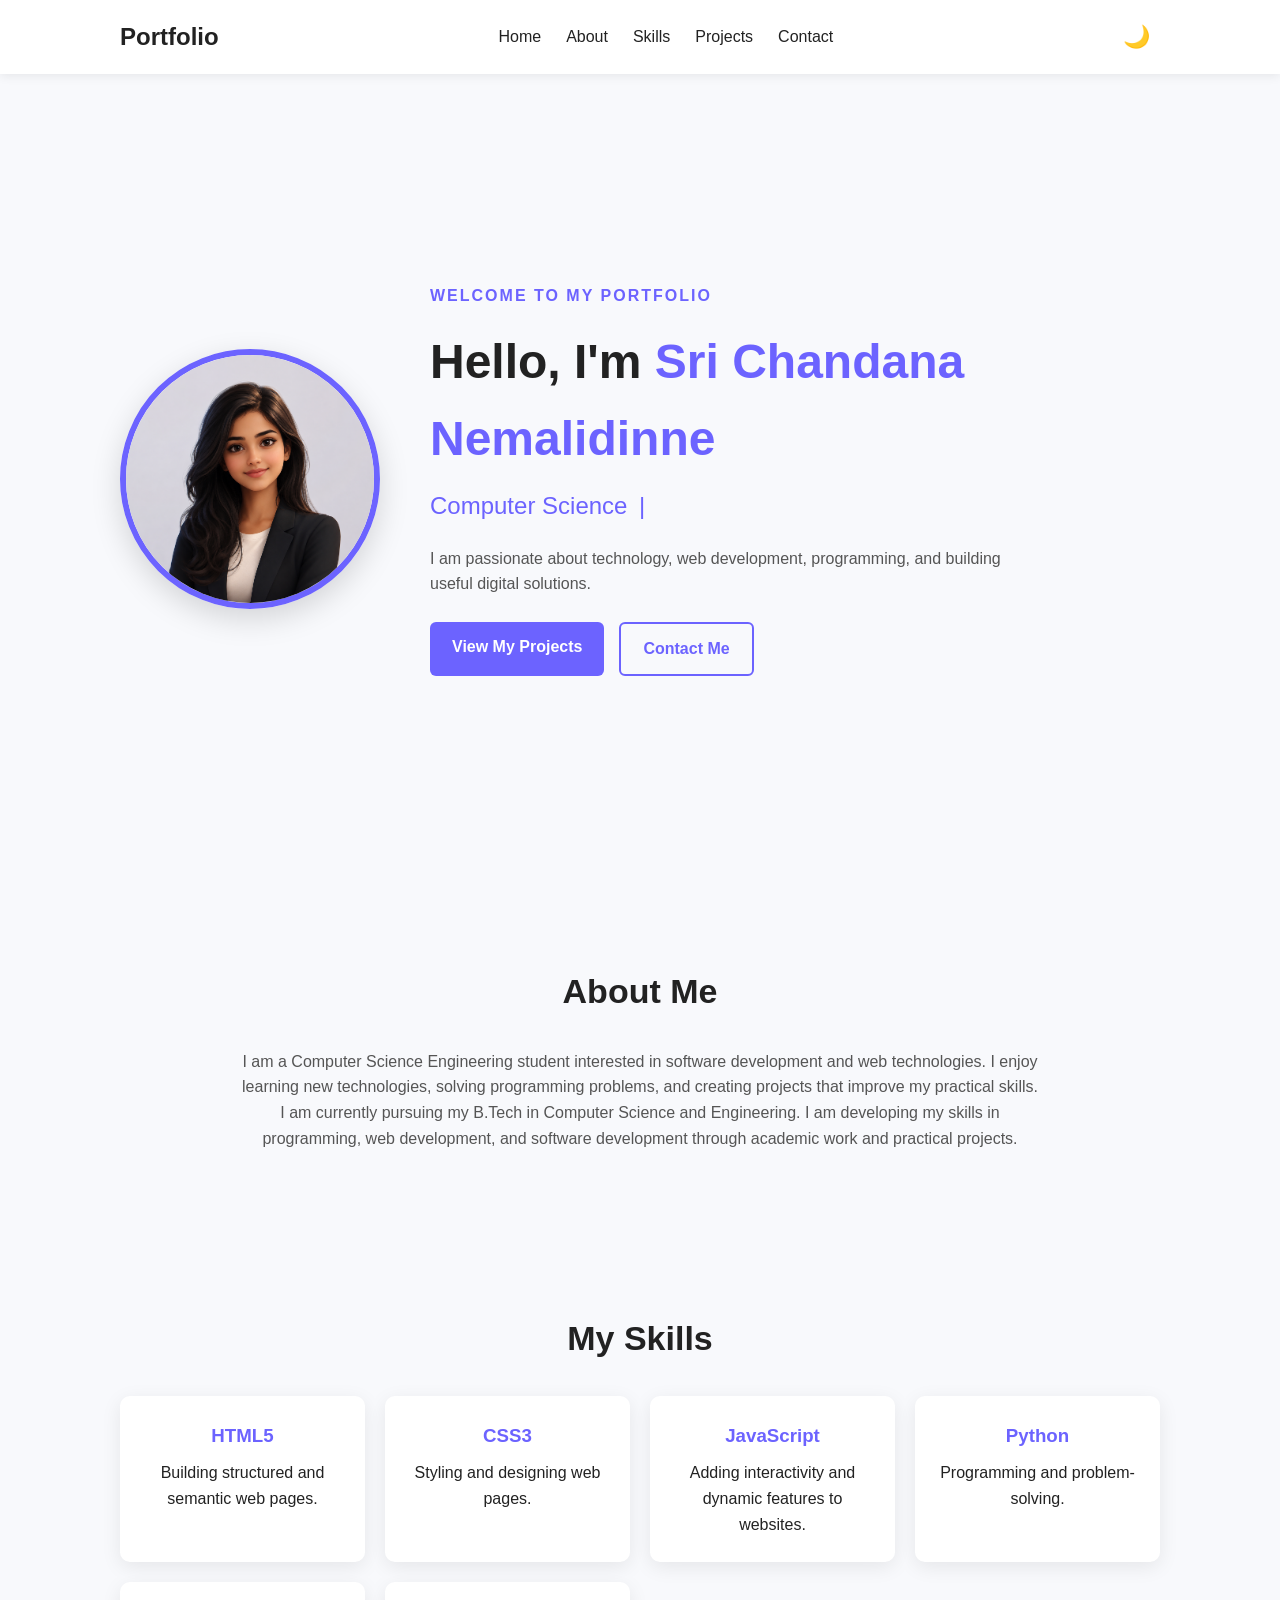
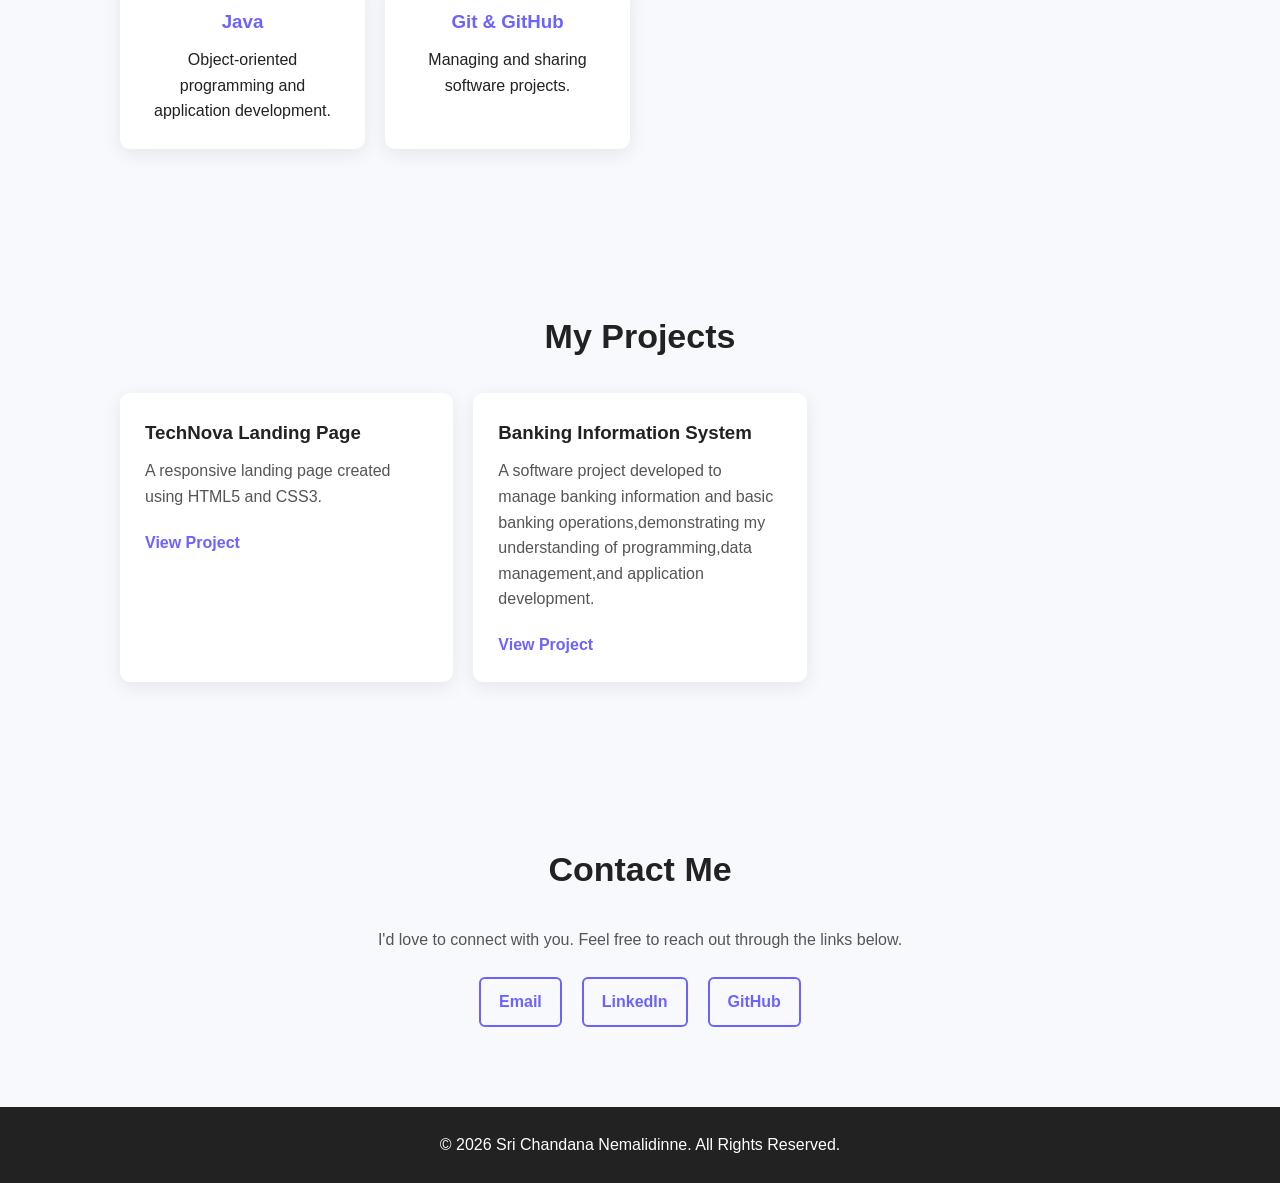
==== commit b35cc7c2: "Add Personal Portfolio Task2 file" ====
--- a/Web-Development-Level1-Task2-PersonalPortfolio/index.html
+++ b/Web-Development-Level1-Task2-PersonalPortfolio/index.html
@@ -27,7 +27,7 @@
 
     <!-- Hero Section -->
     <section id="home" class="hero">
-        <img src="./avatar.png" alt="Profile Photo">
+        <img src="avatar.png" alt="Profile Photo">
         <div class="hero-content">
             <p class="welcome">WELCOME TO MY PORTFOLIO</p>
 
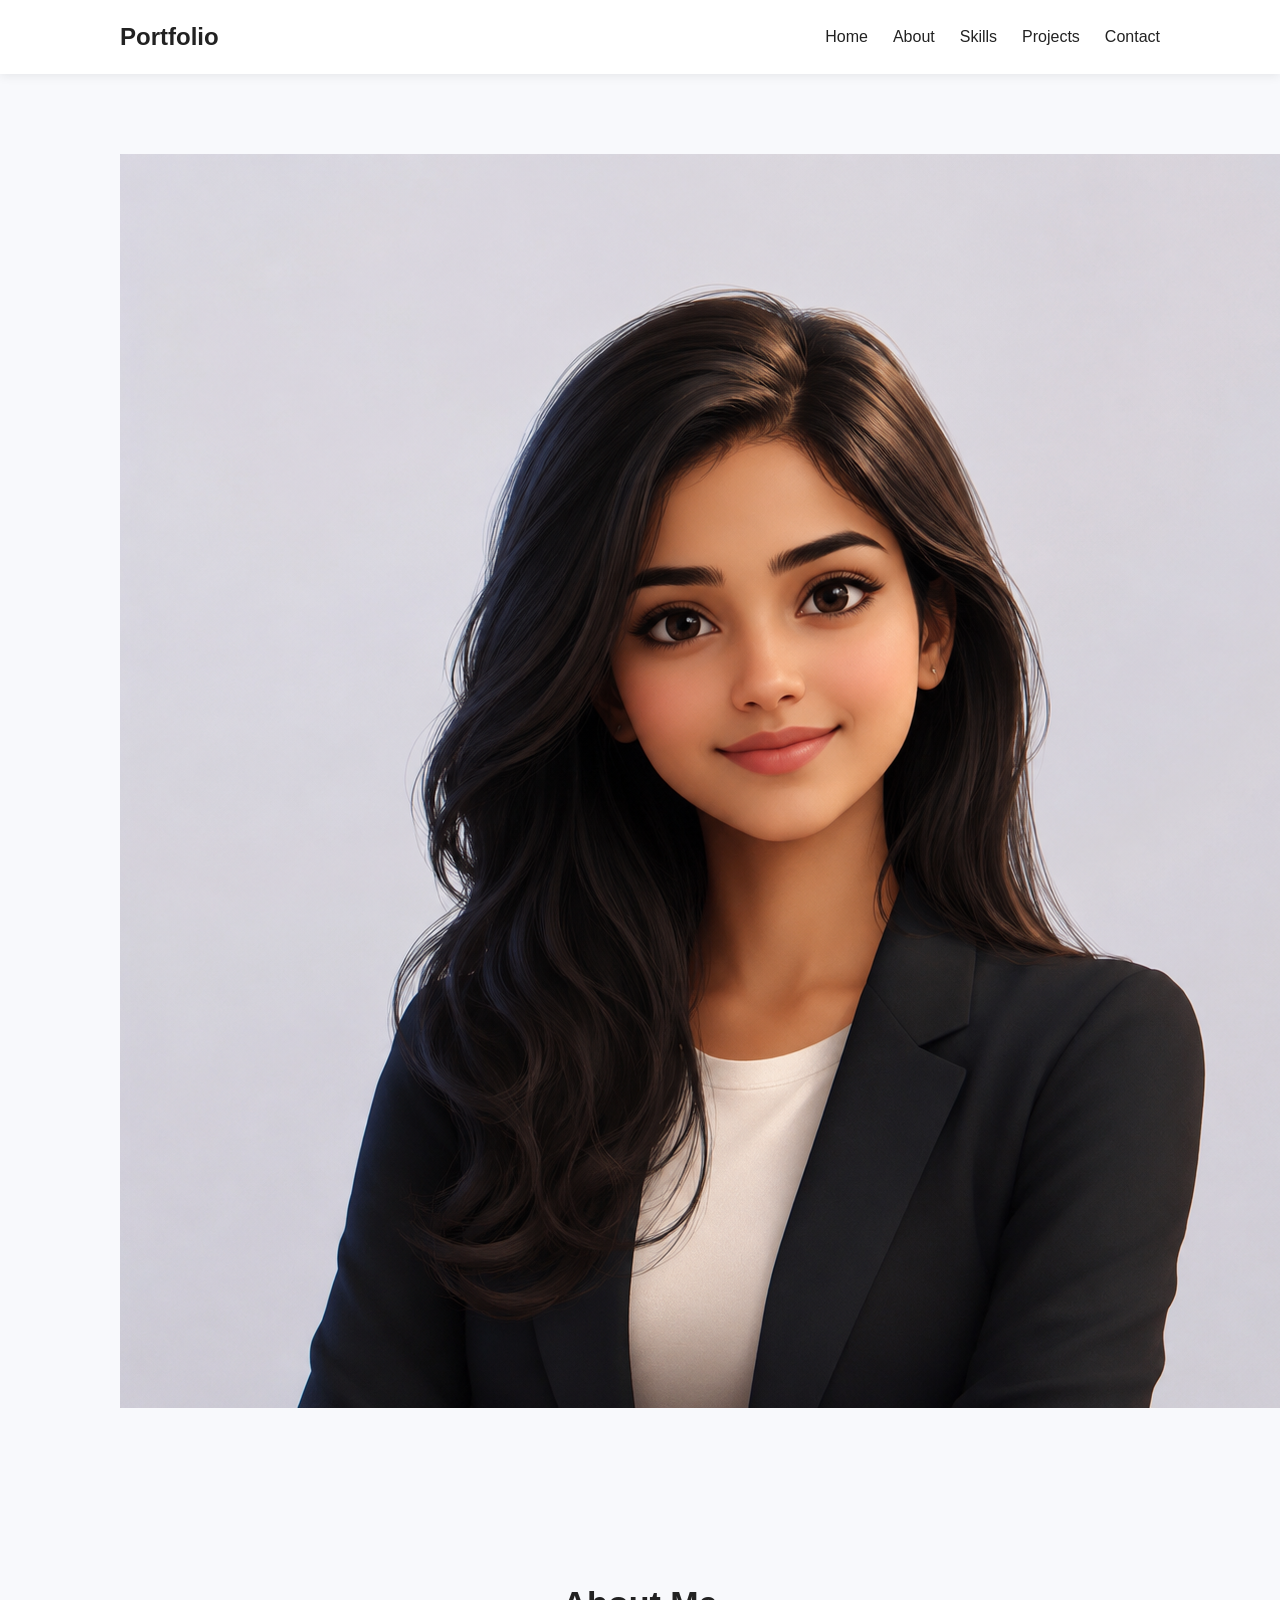
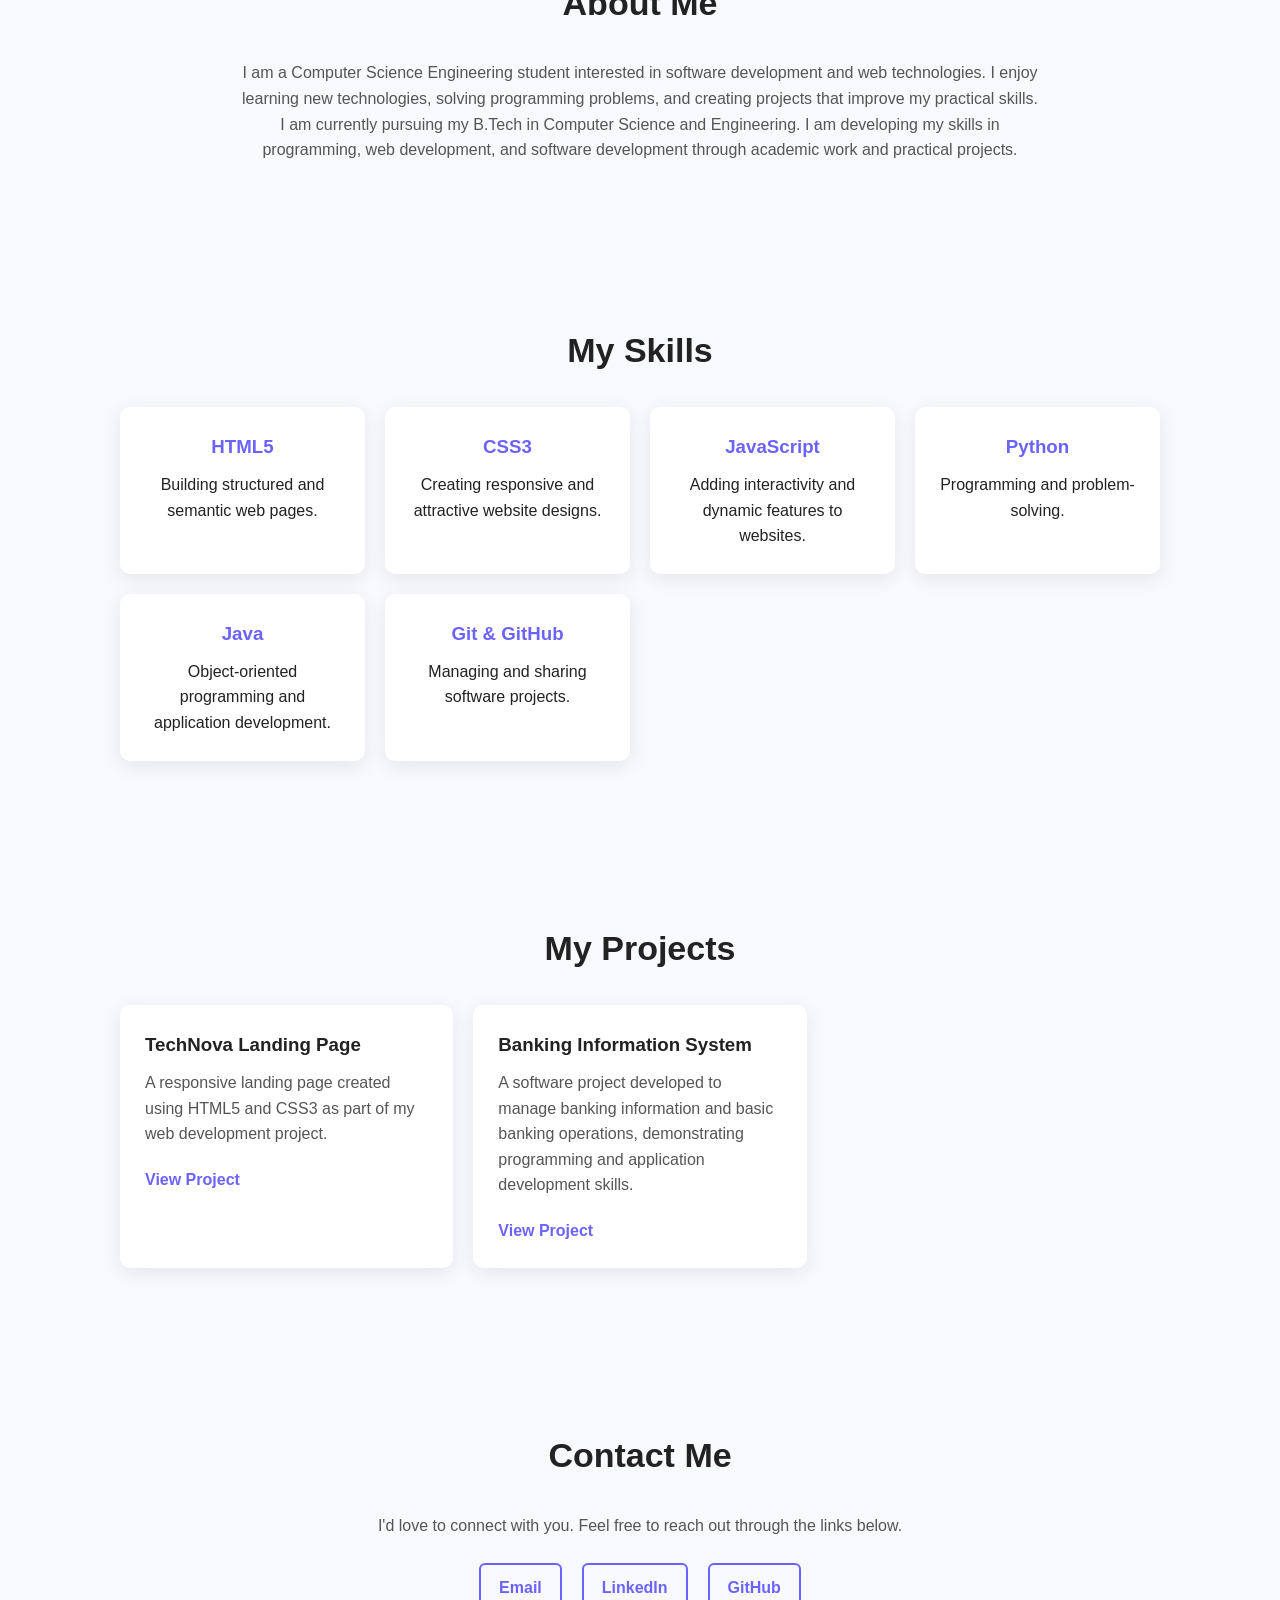
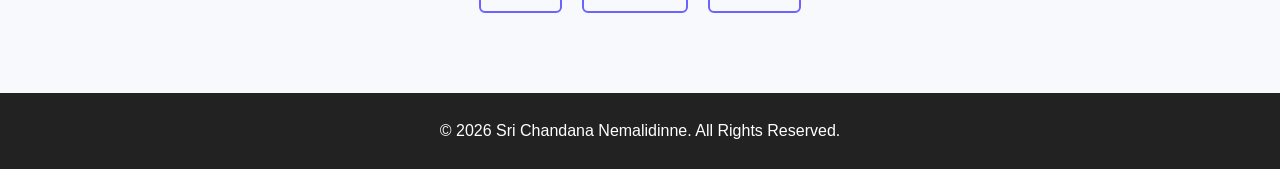
==== commit 952bd60f: "Add Personal Portfolio Task2 file" ====
--- a/Web-Development-Level1-Task2-PersonalPortfolio/index.html
+++ b/Web-Development-Level1-Task2-PersonalPortfolio/index.html
@@ -1,9 +1,12 @@
 <!DOCTYPE html>
 <html lang="en">
+
 <head>
     <meta charset="UTF-8">
     <meta name="viewport" content="width=device-width, initial-scale=1.0">
+
     <title>Sri Chandana Nemalidinne | Portfolio</title>
+
     <link rel="stylesheet" href="style.css">
 </head>
 
@@ -12,6 +15,7 @@
     <!-- Navigation -->
     <header>
         <nav class="navbar">
+
             <div class="logo">Portfolio</div>
 
             <ul class="nav-links">
@@ -21,21 +25,29 @@
                 <li><a href="#projects">Projects</a></li>
                 <li><a href="#contact">Contact</a></li>
             </ul>
-            <button id="theme-toggle" aria-label="Toggle dark mode">🌙</button>
+
         </nav>
     </header>
 
+
     <!-- Hero Section -->
     <section id="home" class="hero">
-        <img src="avatar.png" alt="Profile Photo">
+
+        <!-- Profile Photo -->
+        <div class="profile-container">
+            <img src="avatar.png" alt="Sri Chandana Nemalidinne">
+        </div>
+
         <div class="hero-content">
+
             <p class="welcome">WELCOME TO MY PORTFOLIO</p>
 
-            <h1>Hello, I'm <span>Sri Chandana Nemalidinne</span></h1>
-
-            <h2 class="typing-text">
-                <span id="typing"></span>
-            </h2>
+            <h1>
+                Hello, I'm
+                <span>Sri Chandana Nemalidinne</span>
+            </h1>
+
+            <h2>Python & Web Development Enthusiast</h2>
 
             <p>
                 I am passionate about technology, web development,
@@ -43,15 +55,25 @@
             </p>
 
             <div class="hero-buttons">
-                <a href="#projects" class="btn">View My Projects</a>
-                <a href="#contact" class="btn secondary-btn">Contact Me</a>
-            </div>
-        </div>
-
-    </section>
+
+                <a href="#projects" class="btn">
+                    View My Projects
+                </a>
+
+                <a href="#contact" class="btn secondary-btn">
+                    Contact Me
+                </a>
+
+            </div>
+
+        </div>
+
+    </section>
+
 
     <!-- About Section -->
     <section id="about" class="section">
+
         <h2>About Me</h2>
 
         <p>
@@ -60,18 +82,24 @@
             new technologies, solving programming problems, and creating
             projects that improve my practical skills.
         </p>
-        <p>
-            I am currently pursuing my B.Tech in Computer Science and Engineering.
-            I am developing my skills in programming, web development, and
-            software development through academic work and practical projects.
-        </p>
-    </section>
+
+        <p>
+            I am currently pursuing my B.Tech in Computer Science and
+            Engineering. I am developing my skills in programming,
+            web development, and software development through academic
+            work and practical projects.
+        </p>
+
+    </section>
+
 
     <!-- Skills Section -->
     <section id="skills" class="section">
+
         <h2>My Skills</h2>
 
         <div class="skills-container">
+
             <div class="skill-card">
                 <h3>HTML5</h3>
                 <p>Building structured and semantic web pages.</p>
@@ -79,8 +107,9 @@
 
             <div class="skill-card">
                 <h3>CSS3</h3>
-                <P>Styling and designing web pages.</P>
-                </div>
+                <p>Creating responsive and attractive website designs.</p>
+            </div>
+
             <div class="skill-card">
                 <h3>JavaScript</h3>
                 <p>Adding interactivity and dynamic features to websites.</p>
@@ -90,6 +119,7 @@
                 <h3>Python</h3>
                 <p>Programming and problem-solving.</p>
             </div>
+
             <div class="skill-card">
                 <h3>Java</h3>
                 <p>Object-oriented programming and application development.</p>
@@ -99,57 +129,110 @@
                 <h3>Git & GitHub</h3>
                 <p>Managing and sharing software projects.</p>
             </div>
-        </div>
-    </section>
+
+        </div>
+
+    </section>
+
 
     <!-- Projects Section -->
     <section id="projects" class="section">
+
         <h2>My Projects</h2>
 
         <div class="projects-container">
 
+            <!-- TechNova Project -->
             <div class="project-card">
+
                 <h3>TechNova Landing Page</h3>
+
                 <p>
-                    A responsive landing page created using HTML5 and CSS3.
+                    A responsive landing page created using HTML5
+                    and CSS3 as part of my web development project.
                 </p>
-                <a href="https://github.com/chandanaN18/OIBSIP" class="project-link">View Project</a>
-            </div>
+
+                <a
+                    href="https://github.com/chandanaN18/OIBSIP"
+                    class="project-link"
+                    target="_blank">
+                    View Project
+                </a>
+
+            </div>
+
+
+            <!-- Banking Information System -->
             <div class="project-card">
+
                 <h3>Banking Information System</h3>
+
                 <p>
-                    A software project developed to manage banking information and basic banking operations,demonstrating my understanding of programming,data management,and application development.
+                    A software project developed to manage banking
+                    information and basic banking operations,
+                    demonstrating programming and application
+                    development skills.
                 </p>
-                <a href="https://github.com/chandanaN18/upskillcampus" class="project-link">View Project</a>
-            </div>
-
-
-            
-        </div>
-    </section>
+
+                <a
+                    href="https://github.com/chandanaN18/upskillcampus"
+                    class="project-link"
+                    target="_blank">
+                    View Project
+                </a>
+
+            </div>
+
+        </div>
+
+    </section>
+
 
     <!-- Contact Section -->
     <section id="contact" class="section contact-section">
+
         <h2>Contact Me</h2>
 
         <p>
-            I'd love to connect with you. Feel free to reach out through
-            the links below.
+            I'd love to connect with you. Feel free to reach out
+            through the links below.
         </p>
 
         <div class="contact-links">
-            <a href="mailto:srichandana045@gmail.com">Email</a>
-            <a href="https://www.linkedin.com/in/sri-chandana-nemalidinne-390ba33a1/" target="_blank">LinkedIn</a>
-            <a href="https://github.com/chandanaN18" target="_blank">GitHub</a>
-        </div>
-    </section>
+
+            <a href="mailto:srichandana045@gmail.com">
+                Email
+            </a>
+
+            <a
+                href="https://www.linkedin.com/in/sri-chandana-nemalidinne-390b33a1/"
+                target="_blank">
+                LinkedIn
+            </a>
+
+            <a
+                href="https://github.com/chandanaN18"
+                target="_blank">
+                GitHub
+            </a>
+
+        </div>
+
+    </section>
+
 
     <!-- Footer -->
     <footer>
-        <p>© 2026 Sri Chandana Nemalidinne. All Rights Reserved.</p>
+
+        <p>
+            © 2026 Sri Chandana Nemalidinne. All Rights Reserved.
+        </p>
+
     </footer>
-    <button id="back-to-top" aria-label="Back to top">↑</button>
+
+
     <script src="script.js"></script>
 
 </body>
+
 </html>
